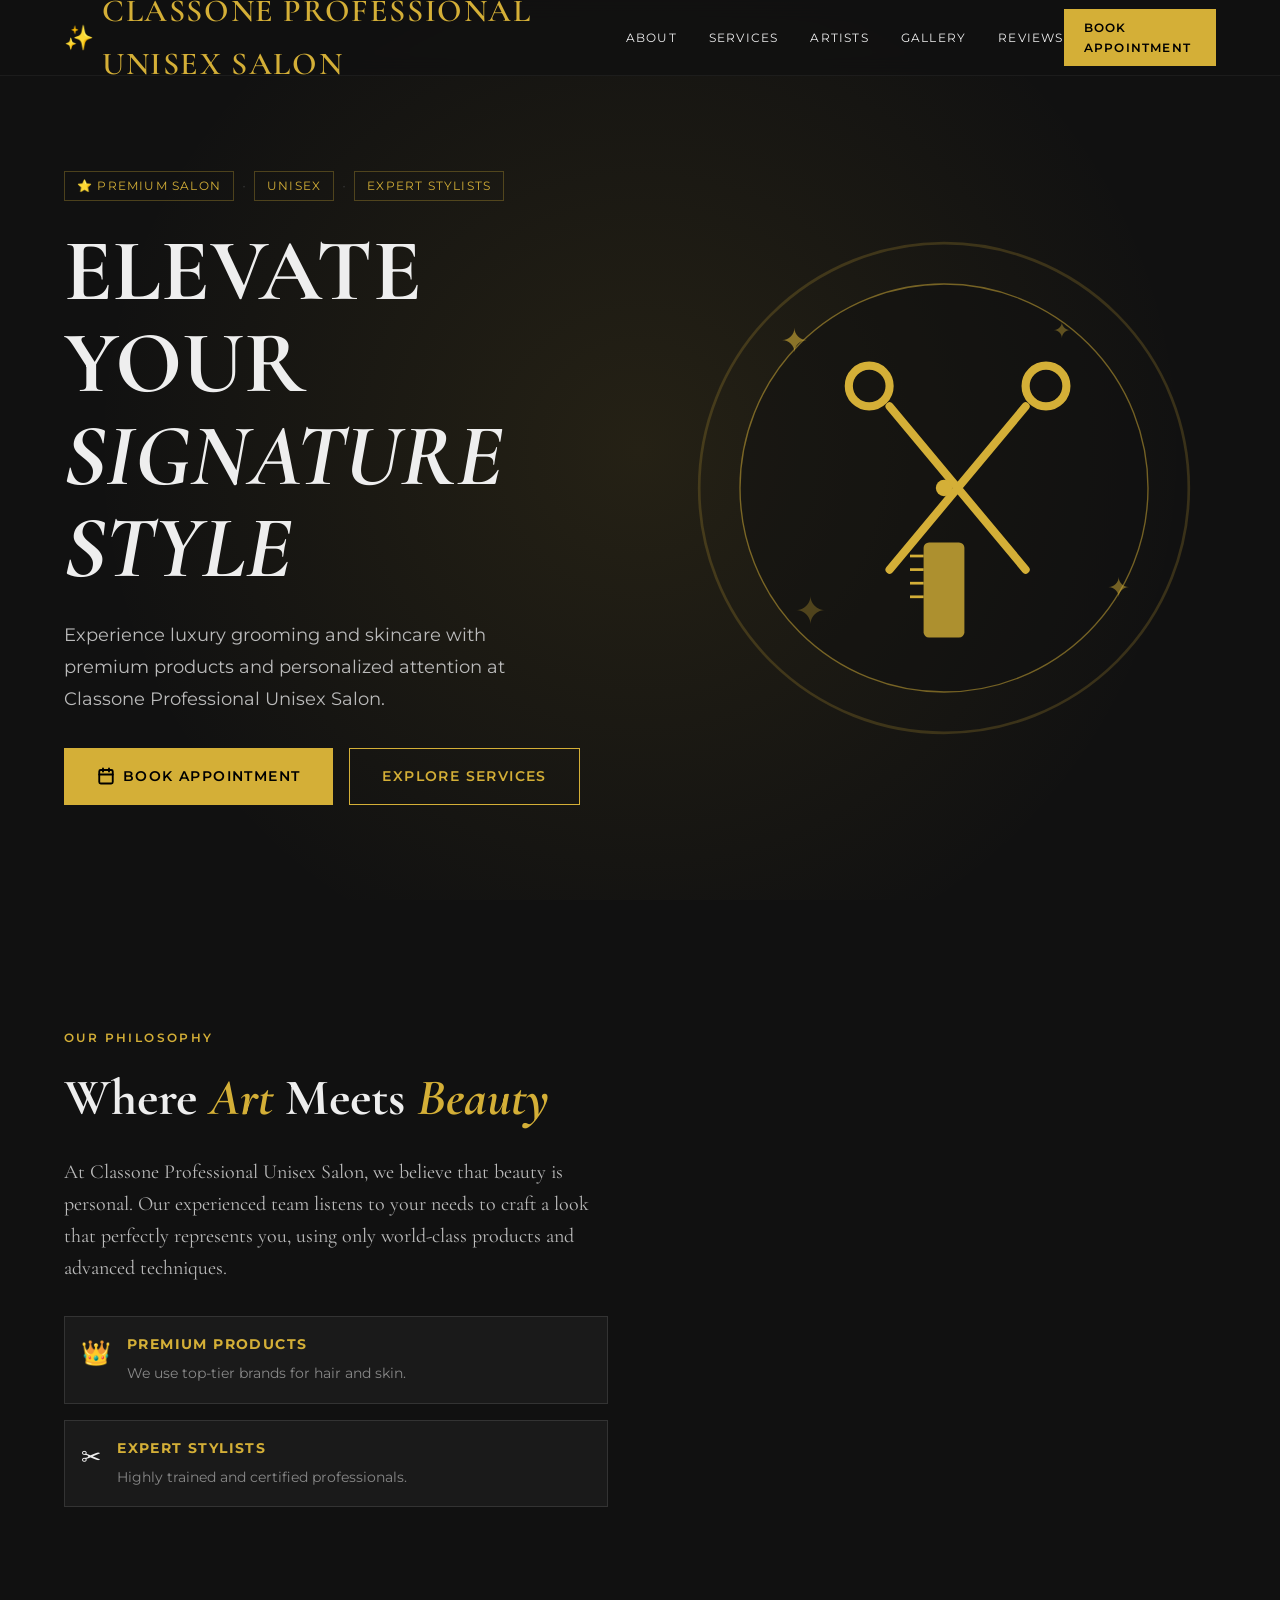
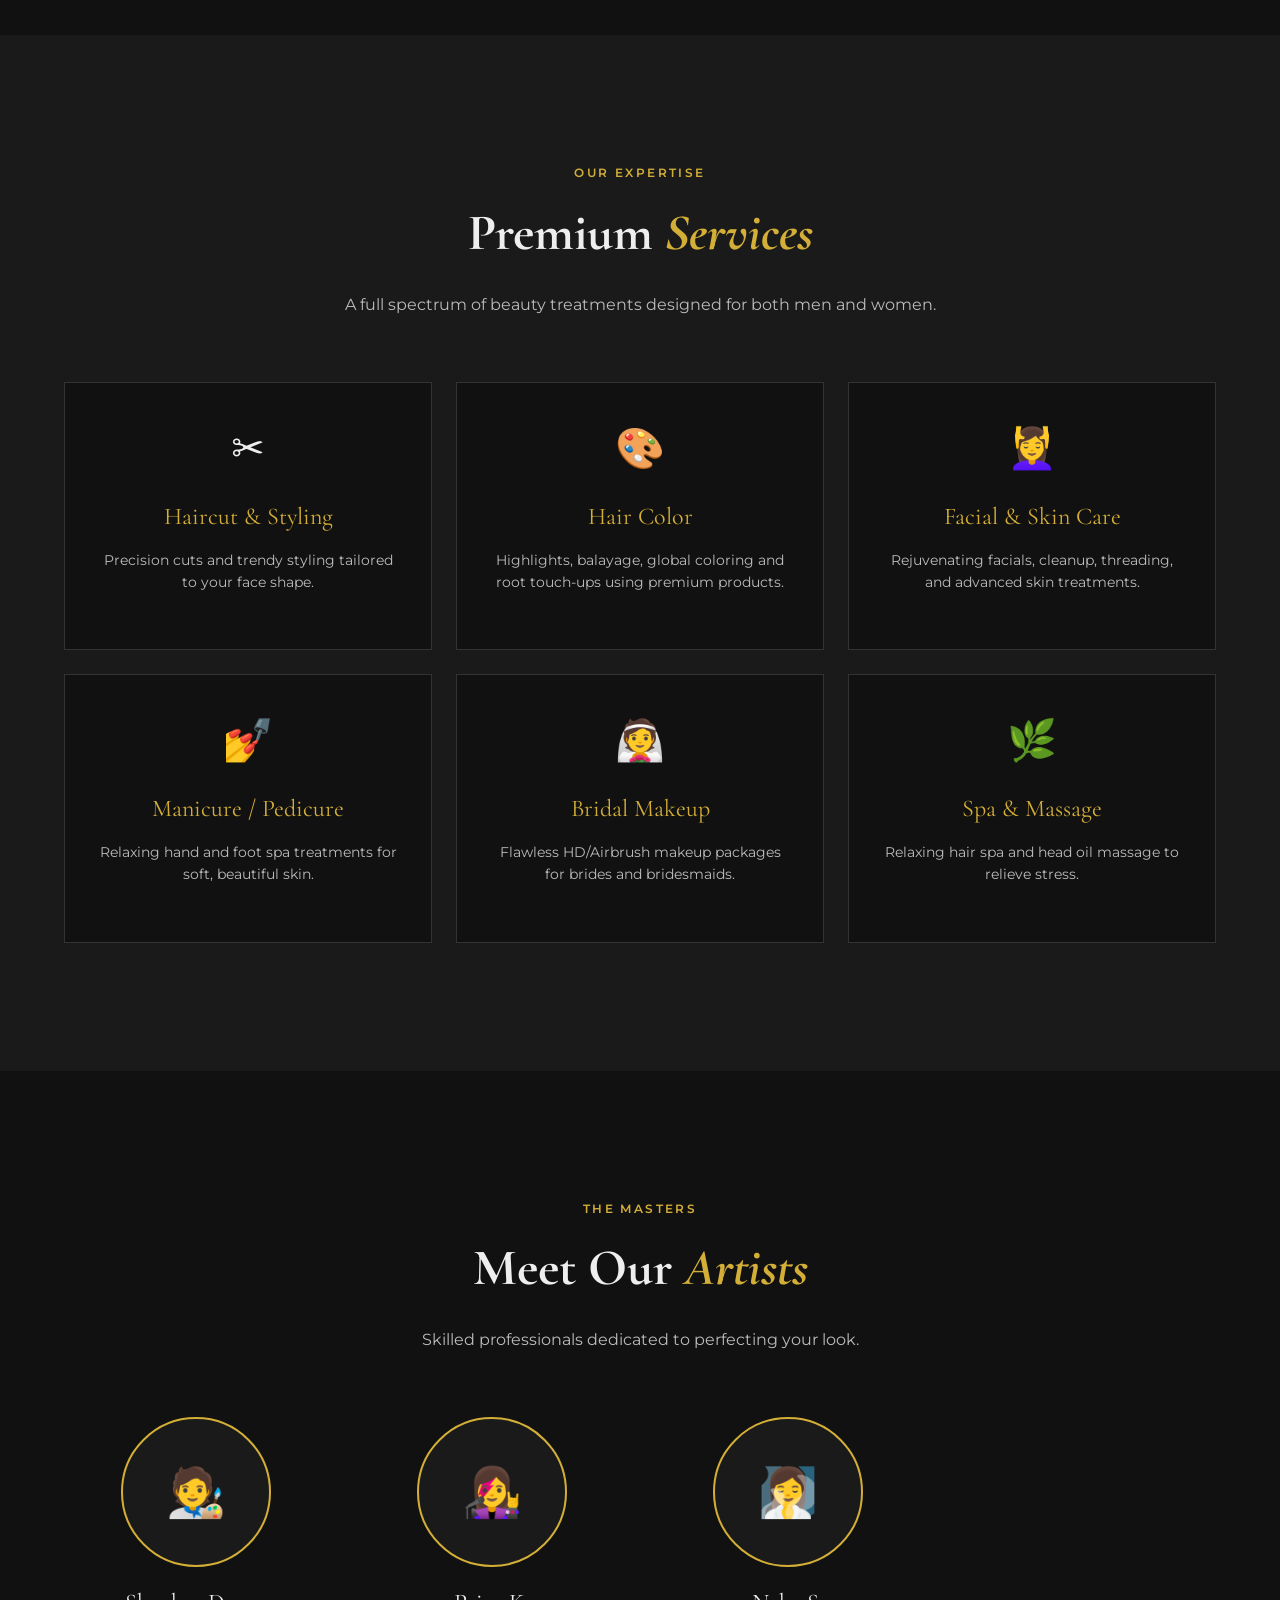
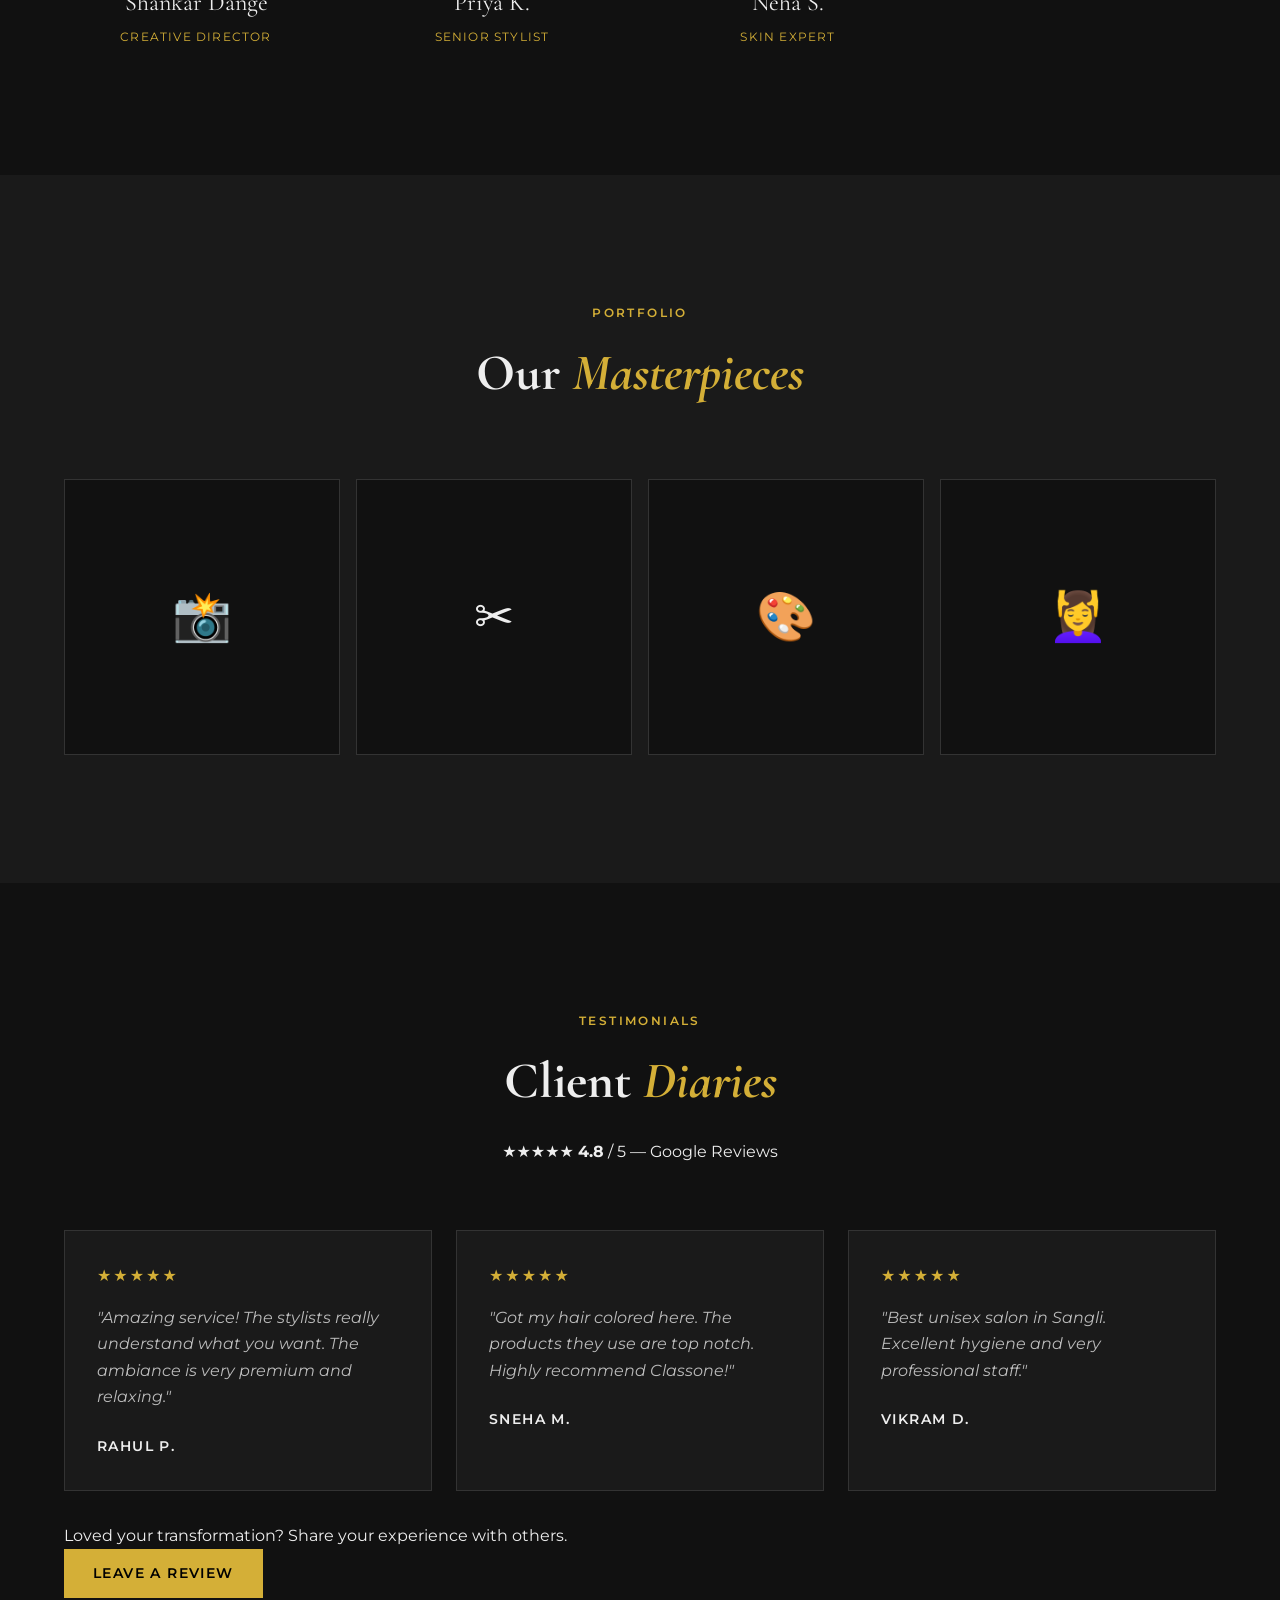
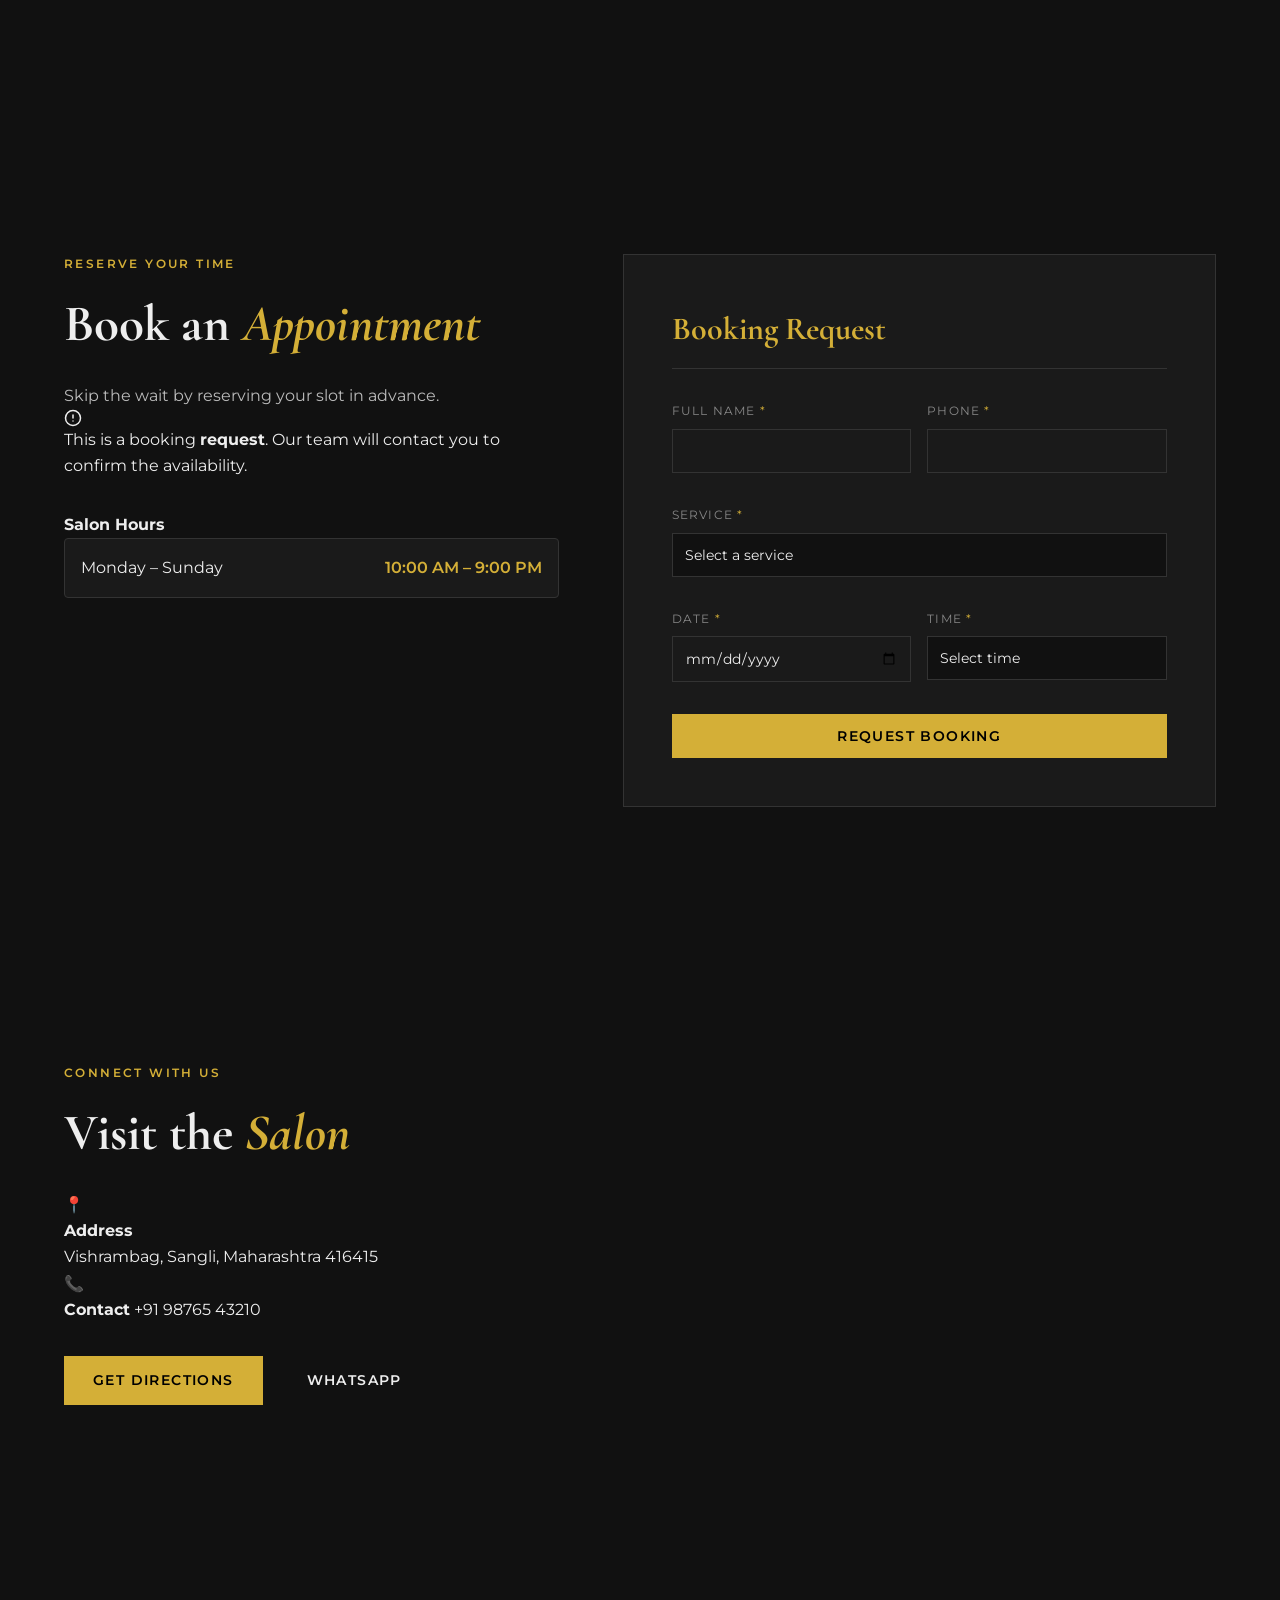
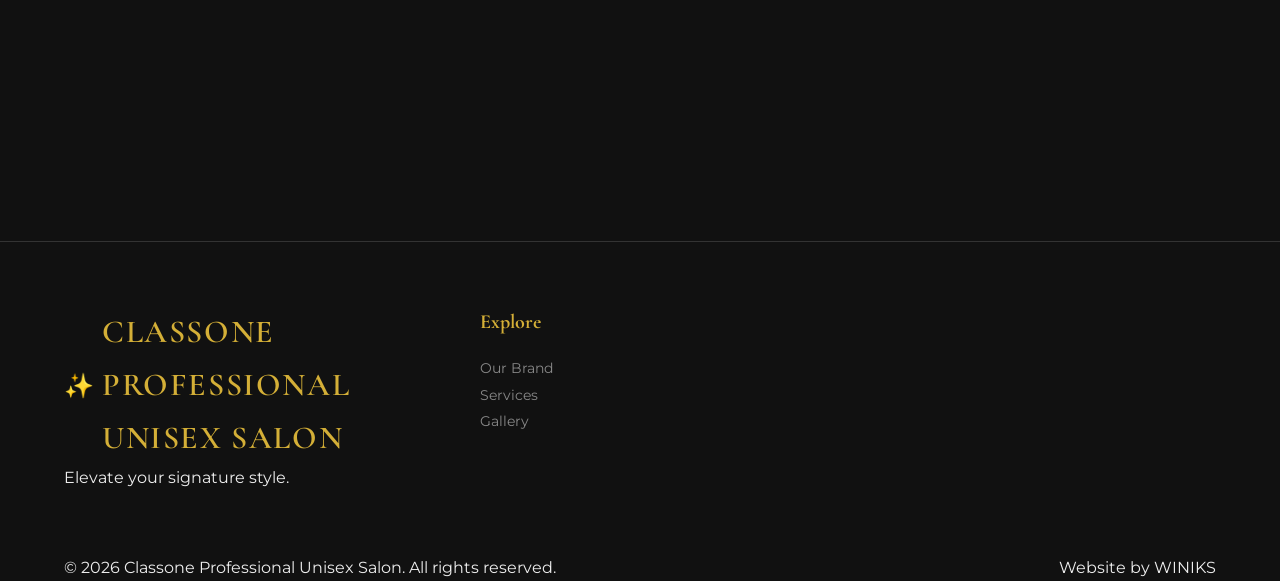
==== Salon/index.html @ d2c4a633 "feat: adding Salon Master Template" ====
<!DOCTYPE html>
<html lang="en">

<head>
    <meta charset="UTF-8" />
    <meta name="viewport" content="width=device-width, initial-scale=1.0" />
    <meta name="theme-color" content="#0a0a0a" />

    <!-- ===================== SEO META ===================== -->
    <title>Classone Professional Unisex Salon | Premium Care in Sangli</title>
    <meta name="description"
        content="Experience premium haircuts, styling, facials, bridal makeup, and spa services at Classone Professional Unisex Salon. Book your appointment today." />
    <meta name="keywords" content="salon, unisex salon, hair cut, hair color, bridal makeup, facial, spa, best salon" />
    <link rel="canonical" href="https://your-domain.com/" />

    <!-- Open Graph -->
    <meta property="og:title" content="Classone Professional Unisex Salon" />
    <meta property="og:description"
        content="Elevate your style with our premium salon services. Book an appointment today." />
    <meta property="og:type" content="website" />
    <meta property="og:url" content="https://your-domain.com/" />
    <meta property="og:image" content="https://your-domain.com/assets/images/og-image.jpg" />

    <!-- Fonts -->
    <link rel="preconnect" href="https://fonts.googleapis.com" />
    <link rel="preconnect" href="https://fonts.gstatic.com" crossorigin />
    <link
        href="https://fonts.googleapis.com/css2?family=Cormorant+Garamond:ital,wght@0,400;0,600;0,700;1,400&family=Montserrat:wght@300;400;500;600;700&display=swap"
        rel="stylesheet" />

    <link rel="stylesheet" href="style.css" />

    <!-- LocalBusiness Schema -->
    <script type="application/ld+json">
  {
    "@context": "https://schema.org",
    "@type": "BeautySalon",
    "name": "Classone Professional Unisex Salon",
    "image": "https://your-domain.com/assets/images/og-image.jpg",
    "description": "Premium unisex salon offering haircuts, color, skin care, bridal makeup and spa services.",
    "address": {
      "@type": "PostalAddress",
      "streetAddress": "Vishrambag",
      "addressLocality": "Sangli",
      "addressRegion": "Maharashtra",
      "postalCode": "416415",
      "addressCountry": "IN"
    },
    "telephone": "[PHONE]",
    "url": "https://your-domain.com",
    "openingHours": "Mo-Su 10:00-21:00",
    "priceRange": "₹₹₹"
  }
  </script>
</head>

<body>

    <!-- ===================== HEADER ===================== -->
    <header class="site-header" id="site-header">
        <div class="container header-inner">
            <a href="#" class="logo" aria-label="Classone Salon">
                <span class="logo-icon" aria-hidden="true">✨</span>
                <span class="logo-text" id="header-business-name">Classone</span>
            </a>

            <nav class="main-nav" id="main-nav" role="navigation" aria-label="Main navigation">
                <ul class="nav-list">
                    <li><a href="#about" class="nav-link">About</a></li>
                    <li><a href="#services" class="nav-link">Services</a></li>
                    <li><a href="#artists" class="nav-link">Artists</a></li>
                    <li><a href="#gallery" class="nav-link">Gallery</a></li>
                    <li><a href="#reviews" class="nav-link">Reviews</a></li>
                </ul>
            </nav>

            <div class="header-actions">
                <a href="#appointment" class="btn btn-primary btn-sm">Book Appointment</a>
            </div>

            <button class="nav-toggle" id="nav-toggle" aria-label="Toggle navigation" aria-expanded="false">
                <span class="hamburger-line"></span>
                <span class="hamburger-line"></span>
                <span class="hamburger-line"></span>
            </button>
        </div>
    </header>

    <!-- ===================== HERO ===================== -->
    <section class="hero" id="hero" aria-label="Hero">
        <div class="hero-bg" aria-hidden="true">
            <div class="hero-gradient"></div>
        </div>
        <div class="container hero-inner">
            <div class="hero-content reveal">
                <div class="hero-trust-bar">
                    <span class="trust-badge">⭐️ Premium Salon</span>
                    <span class="trust-sep" aria-hidden="true">·</span>
                    <span class="trust-badge">Unisex</span>
                    <span class="trust-sep" aria-hidden="true">·</span>
                    <span class="trust-badge">Expert Stylists</span>
                </div>
                <h1 class="hero-title">Elevate Your <br /><em>Signature Style</em></h1>
                <p class="hero-subtitle">Experience luxury grooming and skincare with premium products and personalized
                    attention at Classone Professional Unisex Salon.</p>
                <div class="hero-actions">
                    <a href="#appointment" class="btn btn-primary btn-lg">
                        <svg width="18" height="18" viewBox="0 0 24 24" fill="none" stroke="currentColor"
                            stroke-width="2.5" stroke-linecap="round" stroke-linejoin="round" aria-hidden="true">
                            <rect x="3" y="4" width="18" height="18" rx="2" ry="2" />
                            <line x1="16" y1="2" x2="16" y2="6" />
                            <line x1="8" y1="2" x2="8" y2="6" />
                            <line x1="3" y1="10" x2="21" y2="10" />
                        </svg>
                        Book Appointment
                    </a>
                    <a href="#services" class="btn btn-outline btn-lg">Explore Services</a>
                </div>
            </div>
            <div class="hero-visual reveal reveal-delay-1" aria-hidden="true">
                <div class="salon-illustration-wrap">
                    <svg viewBox="0 0 400 400" fill="none" class="salon-art" xmlns="http://www.w3.org/2000/svg">
                        <circle cx="200" cy="200" r="180" stroke="#D4AF37" stroke-width="2" opacity="0.2" />
                        <circle cx="200" cy="200" r="150" fill="#111111" stroke="#D4AF37" stroke-width="1"
                            opacity="0.5" />
                        <!-- Scissors -->
                        <path d="M160 140 L260 260 M260 140 L160 260" stroke="#D4AF37" stroke-width="6"
                            stroke-linecap="round" />
                        <circle cx="145" cy="125" r="15" stroke="#D4AF37" stroke-width="6" />
                        <circle cx="275" cy="125" r="15" stroke="#D4AF37" stroke-width="6" />
                        <circle cx="200" cy="200" r="6" fill="#D4AF37" />
                        <!-- Comb & Sparkles -->
                        <rect x="185" y="240" width="30" height="70" rx="4" fill="#D4AF37" opacity="0.8" />
                        <line x1="185" y1="250" x2="175" y2="250" stroke="#D4AF37" stroke-width="2" />
                        <line x1="185" y1="260" x2="175" y2="260" stroke="#D4AF37" stroke-width="2" />
                        <line x1="185" y1="270" x2="175" y2="270" stroke="#D4AF37" stroke-width="2" />
                        <line x1="185" y1="280" x2="175" y2="280" stroke="#D4AF37" stroke-width="2" />
                        <text x="80" y="100" font-size="24" fill="#D4AF37" opacity="0.6">✦</text>
                        <text x="320" y="280" font-size="20" fill="#D4AF37" opacity="0.5">✦</text>
                        <text x="280" y="90" font-size="16" fill="#D4AF37" opacity="0.4">✦</text>
                        <text x="90" y="300" font-size="28" fill="#D4AF37" opacity="0.3">✦</text>
                    </svg>
                </div>
            </div>
        </div>
        <a href="#about" class="hero-scroll-cue" aria-label="Scroll down">
            <span class="scroll-arrow"></span>
        </a>
    </section>

    <!-- ===================== ABOUT ===================== -->
    <section class="section about-section" id="about" aria-label="About us">
        <div class="container">
            <div class="about-grid">
                <div class="about-content reveal">
                    <span class="section-eyebrow">Our Philosophy</span>
                    <h2 class="section-title">Where <em>Art</em> Meets <em>Beauty</em></h2>
                    <p class="about-description">At Classone Professional Unisex Salon, we believe that beauty is
                        personal. Our experienced team listens to your needs to craft a look that perfectly represents
                        you, using only world-class products and advanced techniques.</p>
                    <div class="about-badges">
                        <div class="about-badge-item">
                            <span aria-hidden="true">👑</span>
                            <div>
                                <strong>Premium Products</strong>
                                <span>We use top-tier brands for hair and skin.</span>
                            </div>
                        </div>
                        <div class="about-badge-item">
                            <span aria-hidden="true">✂️</span>
                            <div>
                                <strong>Expert Stylists</strong>
                                <span>Highly trained and certified professionals.</span>
                            </div>
                        </div>
                    </div>
                </div>
            </div>
        </div>
    </section>

    <!-- ===================== SERVICES ===================== -->
    <section class="section services-section" id="services" aria-label="Our services">
        <div class="container">
            <div class="section-header reveal">
                <span class="section-eyebrow">Our Expertise</span>
                <h2 class="section-title">Premium <em>Services</em></h2>
                <p class="section-subtitle">A full spectrum of beauty treatments designed for both men and women.</p>
            </div>
            <div class="services-grid reveal" id="services-grid" aria-label="Salon services">
                <!-- Populated by JavaScript -->
            </div>
        </div>
    </section>

    <!-- ===================== ARTISTS (TEAM) ===================== -->
    <section class="section team-section" id="artists" aria-label="Our Artists">
        <div class="container">
            <div class="section-header reveal">
                <span class="section-eyebrow">The Masters</span>
                <h2 class="section-title">Meet Our <em>Artists</em></h2>
                <p class="section-subtitle">Skilled professionals dedicated to perfecting your look.</p>
            </div>
            <div class="team-grid reveal" id="team-grid">
                <!-- Populated by JavaScript -->
            </div>
        </div>
    </section>

    <!-- ===================== GALLERY ===================== -->
    <section class="section gallery-section" id="gallery" aria-label="Gallery">
        <div class="container">
            <div class="section-header reveal">
                <span class="section-eyebrow">Portfolio</span>
                <h2 class="section-title">Our <em>Masterpieces</em></h2>
            </div>
            <div class="gallery-grid reveal" id="gallery-grid" aria-label="Salon gallery photos">
                <!-- Populated by JavaScript -->
            </div>
        </div>
    </section>

    <!-- ===================== TESTIMONIALS ===================== -->
    <section class="section reviews-section" id="reviews" aria-label="Reviews">
        <div class="container">
            <div class="section-header reveal">
                <span class="section-eyebrow">Testimonials</span>
                <h2 class="section-title">Client <em>Diaries</em></h2>
                <div class="overall-rating" aria-label="Google rating 4.8 out of 5">
                    <span class="stars" aria-hidden="true">★★★★★</span>
                    <strong>4.8</strong>
                    <span class="rating-count">/ 5 — Google Reviews</span>
                </div>
            </div>
            <div class="reviews-grid reveal" id="reviews-grid">
                <!-- Populated by JavaScript -->
            </div>
            <div class="review-cta-block reveal">
                <p>Loved your transformation? Share your experience with others.</p>
                <a href="#" id="google-review-btn" class="btn btn-primary" target="_blank" rel="noopener noreferrer"
                    style="display:none;">Leave a Review</a>
            </div>
        </div>
    </section>

    <!-- ===================== APPOINTMENT ===================== -->
    <section class="section appointment-section" id="appointment" aria-label="Book an appointment">
        <div class="container">
            <div class="appointment-grid">
                <div class="appointment-info reveal">
                    <span class="section-eyebrow">Reserve Your Time</span>
                    <h2 class="section-title">Book an <em>Appointment</em></h2>
                    <p class="section-subtitle">Skip the wait by reserving your slot in advance.</p>

                    <div class="appointment-note" role="note">
                        <svg width="18" height="18" viewBox="0 0 24 24" fill="none" stroke="currentColor"
                            stroke-width="2" stroke-linecap="round" stroke-linejoin="round" aria-hidden="true">
                            <circle cx="12" cy="12" r="10" />
                            <line x1="12" y1="8" x2="12" y2="12" />
                            <line x1="12" y1="16" x2="12.01" y2="16" />
                        </svg>
                        <p>This is a booking <strong>request</strong>. Our team will contact you to confirm the
                            availability.</p>
                    </div>
                    <div class="salon-hours" style="margin-top:2rem">
                        <h4>Salon Hours</h4>
                        <div class="hours-list">
                            <div class="hours-row"
                                style="display:flex; justify-content:space-between; padding:1rem; border:1px solid var(--color-border); background:var(--color-surface); border-radius:var(--radius-sm);">
                                <span>Monday – Sunday</span>
                                <span id="hours-weekday" style="color:var(--color-primary); font-weight:600;">10:00 AM –
                                    9:00 PM</span>
                            </div>
                        </div>
                    </div>
                </div>

                <div class="form-card reveal reveal-delay-1">
                    <div class="form-card-header">
                        <h3 class="form-title">Booking Request</h3>
                    </div>
                    <form id="appointment-form" novalidate>
                        <div class="form-row">
                            <div class="form-group">
                                <label for="appt-name" class="form-label">Full Name <span
                                        class="required">*</span></label>
                                <input type="text" id="appt-name" name="name" class="form-input" required
                                    autocomplete="name" />
                                <span class="field-error" id="appt-name-error"></span>
                            </div>
                            <div class="form-group">
                                <label for="appt-phone" class="form-label">Phone <span class="required">*</span></label>
                                <input type="tel" id="appt-phone" name="phone" class="form-input" required
                                    autocomplete="tel" />
                                <span class="field-error" id="appt-phone-error"></span>
                            </div>
                        </div>
                        <div class="form-group">
                            <label for="appt-service" class="form-label">Service <span class="required">*</span></label>
                            <select id="appt-service" name="service" class="form-input form-select" required>
                                <option value="">Select a service</option>
                                <option value="Haircut & Styling">Haircut & Styling</option>
                                <option value="Hair Color">Hair Color</option>
                                <option value="Facial & Skin Care">Facial & Skin Care</option>
                                <option value="Bridal Makeup">Bridal Makeup</option>
                                <option value="Spa">Spa & Massage</option>
                                <option value="Other">Other</option>
                            </select>
                            <span class="field-error" id="appt-service-error"></span>
                        </div>
                        <div class="form-row">
                            <div class="form-group">
                                <label for="appt-date" class="form-label">Date <span class="required">*</span></label>
                                <input type="date" id="appt-date" name="preferredDate" class="form-input" required />
                                <span class="field-error" id="appt-date-error"></span>
                            </div>
                            <div class="form-group">
                                <label for="appt-time" class="form-label">Time <span class="required">*</span></label>
                                <select id="appt-time" name="preferredTime" class="form-input form-select" required>
                                    <option value="">Select time</option>
                                    <option value="Morning">Morning</option>
                                    <option value="Afternoon">Afternoon</option>
                                    <option value="Evening">Evening</option>
                                </select>
                                <span class="field-error" id="appt-time-error"></span>
                            </div>
                        </div>
                        <button type="submit" class="btn btn-primary btn-full" id="appt-submit">
                            <span class="btn-text">Request Booking</span>
                            <span class="btn-loading" style="display:none;">Sending…</span>
                        </button>
                    </form>
                    <div id="form-status-appt">
                        <div class="form-success" id="appt-success" style="display:none;">
                            <h4>Booking Received!</h4>
                            <p>We will contact you shortly.</p>
                            <p class="form-ref" id="appt-ref"></p>
                        </div>
                        <div class="form-error-msg" id="appt-error" style="display:none;">
                            <p>Something went wrong. Please connect via WhatsApp.</p>
                            <div class="error-actions" style="display:flex;gap:1rem;justify-content:center;">
                                <a href="tel:" id="appt-call-fallback" class="btn btn-outline btn-sm">Call Salon</a>
                                <a href="#" id="appt-whatsapp-fallback" class="btn btn-whatsapp btn-sm">WhatsApp</a>
                            </div>
                        </div>
                    </div>
                </div>
            </div>
        </div>
    </section>

    <!-- ===================== LOCATION ===================== -->
    <section class="section location-section" id="location" aria-label="Location and contact">
        <div class="container">
            <div class="location-grid">
                <div class="location-info reveal">
                    <span class="section-eyebrow">Connect With Us</span>
                    <h2 class="section-title">Visit the <em>Salon</em></h2>
                    <div class="info-list">
                        <div class="info-item">
                            <span class="info-icon" aria-hidden="true">📍</span>
                            <div>
                                <strong>Address</strong>
                                <p id="loc-address">[Full Address]</p>
                            </div>
                        </div>
                        <div class="info-item">
                            <span class="info-icon" aria-hidden="true">📞</span>
                            <div>
                                <strong>Contact</strong>
                                <a href="tel:" class="info-link" id="loc-phone">[PHONE]</a>
                            </div>
                        </div>
                    </div>
                    <div class="location-actions" style="display:flex; gap:1rem; margin-top:2rem;">
                        <a href="#" class="btn btn-primary" id="directions-btn" target="_blank">Get Directions</a>
                        <a href="#" class="btn btn-whatsapp" id="loc-whatsapp-btn">WhatsApp</a>
                    </div>
                </div>
                <div class="map-container reveal reveal-delay-1">
                    <div class="map-placeholder" id="map-embed-container">
                        <div class="map-placeholder-inner">
                            <span aria-hidden="true">📍</span>
                            <p>Map will appear here.</p>
                            <p class="map-hint">Configure mapsEmbedUrl in script.js</p>
                        </div>
                    </div>
                </div>
            </div>
        </div>
    </section>

    <!-- ===================== FOOTER ===================== -->
    <footer class="site-footer">
        <div class="container footer-inner">
            <div class="footer-brand">
                <a href="#" class="logo">
                    <span class="logo-icon">✨</span>
                    <span class="logo-text" id="footer-business-name">Classone</span>
                </a>
                <p class="footer-tagline" id="footer-tagline">Premium styles for everyone.</p>
                <div class="footer-social" id="footer-social" style="display:flex;gap:1rem;margin-top:1rem;"></div>
            </div>
            <div class="footer-links">
                <div class="footer-col">
                    <h4>Explore</h4>
                    <ul>
                        <li><a href="#about">Our Brand</a></li>
                        <li><a href="#services">Services</a></li>
                        <li><a href="#gallery">Gallery</a></li>
                    </ul>
                </div>
            </div>
        </div>
        <div class="footer-bottom">
            <div class="container" style="display:flex; justify-content:space-between; align-items:center;">
                <p id="footer-copyright">© 2026 Classone Professional Unisex Salon.</p>
                <p class="footer-credit">Website by <a href="https://winiks.in">WINIKS</a></p>
            </div>
        </div>
    </footer>

    <script src="script.js"></script>
</body>

</html>
---- Salon/style.css ----
/* ================================================================
   WINIKS — SALON MASTER TEMPLATE
   style.css
   ================================================================ */

:root {
    /* Brand Colors — Premium Dark & Gold */
    --color-primary: #D4AF37;
    --color-primary-dark: #b5952c;
    --color-primary-light: #e6c86e;
    --color-secondary: #0a0a0a;
    --color-accent: #f2ece4;

    /* Neutral Palette */
    --color-bg: #111111;
    --color-surface: #1a1a1a;
    --color-surface-alt: #222222;
    --color-border: #333333;
    --color-border-dark: #444444;

    /* Text */
    --color-text: #eeeeee;
    --color-text-secondary: #bbbbbb;
    --color-text-muted: #888888;
    --color-text-inverse: #000000;

    /* Typography */
    --font-display: 'Cormorant Garamond', Georgia, serif;
    --font-body: 'Montserrat', system-ui, -apple-system, sans-serif;

    --text-xs: 0.75rem;
    --text-sm: 0.875rem;
    --text-base: 1rem;
    --text-md: 1.125rem;
    --text-lg: 1.25rem;
    --text-xl: 1.5rem;
    --text-2xl: 2rem;
    --text-3xl: 2.5rem;
    --text-4xl: 3.25rem;
    --text-5xl: 4rem;

    /* Spacing & Radii */
    --space-xs: 0.25rem;
    --space-sm: 0.5rem;
    --space-md: 1rem;
    --space-lg: 1.5rem;
    --space-xl: 2rem;
    --space-2xl: 3rem;
    --space-3xl: 4rem;
    --space-4xl: 6rem;
    --space-5xl: 8rem;

    --radius-sm: 4px;
    --radius-md: 8px;
    --radius-lg: 16px;
    --radius-xl: 24px;
    --radius-full: 9999px;

    /* Constants */
    --header-height: 76px;
    --container-max: 1200px;
    --section-py: var(--space-5xl);

    --transition-fast: 0.15s ease;
    --transition-base: 0.25s ease;
}

*,
*::before,
*::after {
    box-sizing: border-box;
    margin: 0;
    padding: 0;
}

html {
    scroll-behavior: smooth;
}

body {
    font-family: var(--font-body);
    font-size: var(--text-base);
    line-height: 1.65;
    color: var(--color-text);
    background: var(--color-bg);
    overflow-x: hidden;
    -webkit-font-smoothing: antialiased;
}

img,
svg {
    max-width: 100%;
    display: block;
}

a {
    color: inherit;
    text-decoration: none;
}

ul {
    list-style: none;
}

button {
    background: none;
    border: none;
    cursor: pointer;
    font-family: inherit;
}

.container {
    width: 100%;
    max-width: var(--container-max);
    margin-inline: auto;
    padding-inline: var(--space-lg);
}

.section {
    padding-block: var(--section-py);
}

.section-header {
    text-align: center;
    margin-bottom: var(--space-3xl);
    max-width: 700px;
    margin-inline: auto;
}

.section-eyebrow {
    display: block;
    color: var(--color-primary);
    text-transform: uppercase;
    letter-spacing: 0.2em;
    font-size: var(--text-xs);
    font-weight: 600;
    margin-bottom: var(--space-sm);
}

.section-title {
    font-family: var(--font-display);
    font-size: clamp(var(--text-2xl), 4vw, var(--text-4xl));
    margin-bottom: var(--space-md);
}

.section-title em {
    font-style: italic;
    color: var(--color-primary);
}

.section-subtitle {
    color: var(--color-text-secondary);
}

/* --- REVEAL EFFECTS --- */
.reveal {
    opacity: 0;
    transform: translateY(30px);
    transition: opacity 0.8s ease, transform 0.8s ease;
}

.reveal.revealed {
    opacity: 1;
    transform: translateY(0);
}

.reveal-delay-1 {
    transition-delay: 0.2s;
}

/* --- BUTTONS --- */
.btn {
    display: inline-flex;
    align-items: center;
    justify-content: center;
    gap: 8px;
    padding: 0.75rem 1.75rem;
    font-size: var(--text-sm);
    font-weight: 600;
    text-transform: uppercase;
    letter-spacing: 0.1em;
    transition: all var(--transition-base);
    border-radius: 0;
}

.btn-primary {
    background: var(--color-primary);
    color: #000;
    border: 1px solid var(--color-primary);
}

.btn-primary:hover {
    background: transparent;
    color: var(--color-primary);
}

.btn-outline {
    background: transparent;
    border: 1px solid var(--color-primary);
    color: var(--color-primary);
}

.btn-outline:hover {
    background: var(--color-primary);
    color: #000;
}

.btn-sm {
    padding: 0.5rem 1.2rem;
    font-size: var(--text-xs);
}

.btn-lg {
    padding: 1rem 2rem;
    font-size: var(--text-sm);
}

.btn-full {
    width: 100%;
}

/* --- HEADER --- */
.site-header {
    position: fixed;
    top: 0;
    left: 0;
    right: 0;
    z-index: 1000;
    height: var(--header-height);
    background: rgba(17, 17, 17, 0.9);
    backdrop-filter: blur(10px);
    border-bottom: 1px solid rgba(255, 255, 255, 0.05);
}

.header-inner {
    display: flex;
    align-items: center;
    justify-content: space-between;
    height: 100%;
}

.logo {
    display: flex;
    align-items: center;
    gap: 8px;
}

.logo-icon {
    font-size: 1.5rem;
}

.logo-text {
    font-family: var(--font-display);
    font-size: var(--text-2xl);
    font-weight: 600;
    letter-spacing: 0.05em;
    color: var(--color-primary);
    text-transform: uppercase;
}

.main-nav {
    display: none;
}

.nav-list {
    display: flex;
    gap: var(--space-xl);
}

.nav-link {
    font-size: var(--text-xs);
    text-transform: uppercase;
    letter-spacing: 0.1em;
    transition: color var(--transition-fast);
}

.nav-link:hover {
    color: var(--color-primary);
}

.header-actions {
    display: none;
}

.nav-toggle {
    display: flex;
    flex-direction: column;
    gap: 5px;
    cursor: pointer;
}

.hamburger-line {
    width: 25px;
    height: 2px;
    background: var(--color-primary);
    transition: var(--transition-base);
}

/* --- HERO --- */
.hero {
    display: flex;
    align-items: center;
    min-height: 100svh;
    position: relative;
    padding-top: var(--header-height);
}

.hero-gradient {
    position: absolute;
    inset: 0;
    background: radial-gradient(circle at center, rgba(212, 175, 55, 0.1) 0%, transparent 70%);
}

.hero-inner {
    display: grid;
    gap: var(--space-3xl);
    align-items: center;
    z-index: 1;
}

.hero-trust-bar {
    display: flex;
    flex-wrap: wrap;
    gap: var(--space-sm);
    align-items: center;
    margin-bottom: var(--space-lg);
}

.trust-badge {
    font-size: var(--text-xs);
    text-transform: uppercase;
    letter-spacing: 0.1em;
    color: var(--color-primary);
    border: 1px solid rgba(212, 175, 55, 0.3);
    padding: 4px 12px;
}

.trust-sep {
    color: var(--color-border);
}

.hero-title {
    font-family: var(--font-display);
    font-size: clamp(var(--text-4xl), 8vw, 5.5rem);
    line-height: 1.05;
    margin-bottom: var(--space-lg);
    text-transform: uppercase;
}

.hero-subtitle {
    font-size: var(--text-md);
    color: var(--color-text-secondary);
    max-width: 500px;
    margin-bottom: var(--space-xl);
    line-height: 1.8;
}

.hero-actions {
    display: flex;
    gap: var(--space-md);
    flex-wrap: wrap;
}

@media (min-width: 768px) {

    .main-nav,
    .header-actions {
        display: flex;
    }

    .nav-toggle {
        display: none;
    }

    .hero-inner {
        grid-template-columns: 1fr 1fr;
    }
}

/* --- ABOUT --- */
.about-grid {
    display: grid;
    gap: var(--space-3xl);
    align-items: center;
}

.about-description {
    margin-bottom: var(--space-xl);
    font-size: var(--text-lg);
    font-family: var(--font-display);
    line-height: 1.6;
    color: var(--color-text-secondary);
}

.about-badges {
    display: flex;
    flex-direction: column;
    gap: var(--space-md);
}

.about-badge-item {
    display: flex;
    gap: var(--space-md);
    padding: var(--space-md);
    border: 1px solid var(--color-border);
    background: var(--color-surface);
}

.about-badge-item span:first-child {
    font-size: 1.5rem;
}

.about-badge-item strong {
    display: block;
    color: var(--color-primary);
    font-size: var(--text-sm);
    text-transform: uppercase;
    letter-spacing: 0.1em;
    margin-bottom: 4px;
}

.about-badge-item span:last-child {
    font-size: var(--text-sm);
    color: var(--color-text-muted);
}

.stats-card {
    display: flex;
    gap: var(--space-xl);
    padding: var(--space-xl);
    background: var(--color-surface);
    border: 1px solid var(--color-primary);
    text-align: center;
    justify-content: center;
}

.stat-item strong {
    display: block;
    font-family: var(--font-display);
    font-size: var(--text-4xl);
    color: var(--color-primary);
    margin-bottom: 8px;
}

.stat-item span {
    font-size: var(--text-xs);
    text-transform: uppercase;
    letter-spacing: 0.1em;
    color: var(--color-text-muted);
}

@media(min-width: 768px) {
    .about-grid {
        grid-template-columns: 1fr 1fr;
    }
}

/* --- SERVICES --- */
.services-section {
    background: var(--color-surface);
}

.services-grid {
    display: grid;
    grid-template-columns: repeat(auto-fill, minmax(280px, 1fr));
    gap: var(--space-lg);
}

.service-card {
    padding: var(--space-xl);
    border: 1px solid var(--color-border);
    background: var(--color-bg);
    transition: var(--transition-base);
    text-align: center;
}

.service-card:hover {
    border-color: var(--color-primary);
    transform: translateY(-5px);
}

.service-icon {
    font-size: 2.5rem;
    margin-bottom: var(--space-md);
}

.service-name {
    font-family: var(--font-display);
    font-size: var(--text-xl);
    margin-bottom: 12px;
    color: var(--color-primary);
}

.service-desc {
    font-size: var(--text-sm);
    color: var(--color-text-secondary);
    margin-bottom: var(--space-lg);
    line-height: 1.6;
}

.service-price {
    display: block;
    font-size: var(--text-xs);
    text-transform: uppercase;
    letter-spacing: 0.15em;
    color: var(--color-text-muted);
    margin-bottom: var(--space-md);
}

/* --- ARTISTS/TEAM --- */
.team-grid {
    display: grid;
    grid-template-columns: repeat(auto-fill, minmax(250px, 1fr));
    gap: var(--space-xl);
}

.team-card {
    text-align: center;
}

.team-img {
    width: 150px;
    height: 150px;
    border-radius: 50%;
    border: 2px solid var(--color-primary);
    margin: 0 auto var(--space-md);
    display: flex;
    align-items: center;
    justify-content: center;
    font-size: 3rem;
    background: var(--color-surface);
}

.team-name {
    font-family: var(--font-display);
    font-size: var(--text-xl);
    color: var(--color-text);
    margin-bottom: 4px;
}

.team-role {
    font-size: var(--text-xs);
    text-transform: uppercase;
    letter-spacing: 0.1em;
    color: var(--color-primary);
}

/* --- GALLERY --- */
.gallery-section {
    background: var(--color-surface);
}

.gallery-grid {
    display: grid;
    grid-template-columns: repeat(auto-fill, minmax(220px, 1fr));
    gap: var(--space-md);
}

.gallery-item {
    aspect-ratio: 1;
    border: 1px solid var(--color-border);
    background: var(--color-bg);
    display: flex;
    align-items: center;
    justify-content: center;
    font-size: 3rem;
    position: relative;
    cursor: pointer;
    transition: var(--transition-base);
}

.gallery-item:hover {
    border-color: var(--color-primary);
    transform: scale(1.02);
}

/* --- REVIEWS --- */
.reviews-grid {
    display: grid;
    grid-template-columns: repeat(auto-fill, minmax(300px, 1fr));
    gap: var(--space-lg);
    margin-bottom: var(--space-xl);
}

.review-card {
    padding: var(--space-xl);
    border: 1px solid var(--color-border);
    background: var(--color-surface);
}

.review-stars {
    color: var(--color-primary);
    margin-bottom: var(--space-md);
    letter-spacing: 2px;
}

.review-text {
    font-style: italic;
    color: var(--color-text-secondary);
    margin-bottom: var(--space-lg);
}

.review-author {
    font-size: var(--text-sm);
    font-weight: 600;
    text-transform: uppercase;
    letter-spacing: 0.1em;
}

/* --- FORMS --- */
.appointment-section {
    padding-block: var(--space-5xl);
}

.appointment-grid {
    display: grid;
    gap: var(--space-3xl);
}

@media (min-width: 768px) {
    .appointment-grid {
        grid-template-columns: 1fr 1.2fr;
    }
}

.form-card {
    background: var(--color-surface);
    padding: var(--space-2xl);
    border: 1px solid var(--color-border);
}

.form-title {
    font-family: var(--font-display);
    font-size: var(--text-2xl);
    color: var(--color-primary);
    margin-bottom: var(--space-xl);
    border-bottom: 1px solid var(--color-border);
    padding-bottom: 12px;
}

.form-row {
    display: grid;
    gap: var(--space-md);
}

@media(min-width: 600px) {
    .form-row {
        grid-template-columns: 1fr 1fr;
    }
}

.form-group {
    margin-bottom: var(--space-lg);
    display: flex;
    flex-direction: column;
    gap: 8px;
}

.form-label {
    font-size: var(--text-xs);
    text-transform: uppercase;
    letter-spacing: 0.1em;
    color: var(--color-text-muted);
}

.required {
    color: var(--color-primary);
}

.form-input {
    padding: 12px;
    background: transparent;
    border: 1px solid var(--color-border);
    color: var(--color-text);
    font-family: inherit;
    font-size: var(--text-sm);
    outline: none;
    transition: border 0.3s;
}

.form-input:focus {
    border-color: var(--color-primary);
}

select.form-input {
    appearance: none;
    background-color: var(--color-bg);
}

.form-textarea {
    resize: vertical;
    min-height: 100px;
}

.field-error {
    font-size: 11px;
    color: #ff5555;
}

/* Footer & Floating CTA */
.site-footer {
    border-top: 1px solid var(--color-border);
    background: var(--color-bg);
    padding-top: var(--space-3xl);
}

.footer-inner {
    display: grid;
    gap: var(--space-2xl);
    margin-bottom: var(--space-2xl);
}

@media(min-width: 768px) {
    .footer-inner {
        grid-template-columns: 1fr 2fr;
    }
}

.footer-links {
    display: flex;
    flex-wrap: wrap;
    gap: var(--space-xl);
    justify-content: space-between;
}

.footer-col h4 {
    font-family: var(--font-display);
    font-size: var(--text-lg);
    color: var(--color-primary);
    margin-bottom: var(--space-md);
}

.footer-col a {
    color: var(--color-text-muted);
    font-size: var(--text-sm);
    transition: color 0.2s;
}

.footer-col a:hover {
    color: var(--color-primary);
}

.floating-cta {
    position: fixed;
    bottom: 20px;
    left: 50%;
    transform: translateX(-50%);
    display: flex;
    gap: 10px;
    z-index: 999;
}

.floating-btn {
    display: flex;
    align-items: center;
    gap: 6px;
    padding: 10px 16px;
    border-radius: 30px;
    font-size: 11px;
    font-weight: 700;
    text-transform: uppercase;
    color: #000;
    box-shadow: 0 4px 15px rgba(0, 0, 0, 0.5);
}

.floating-call {
    background: var(--color-primary);
}

.floating-whatsapp {
    background: #25D366;
    color: #fff;
}

.floating-book {
    background: #fff;
}

@media(min-width: 768px) {
    .floating-cta {
        display: none;
    }
}
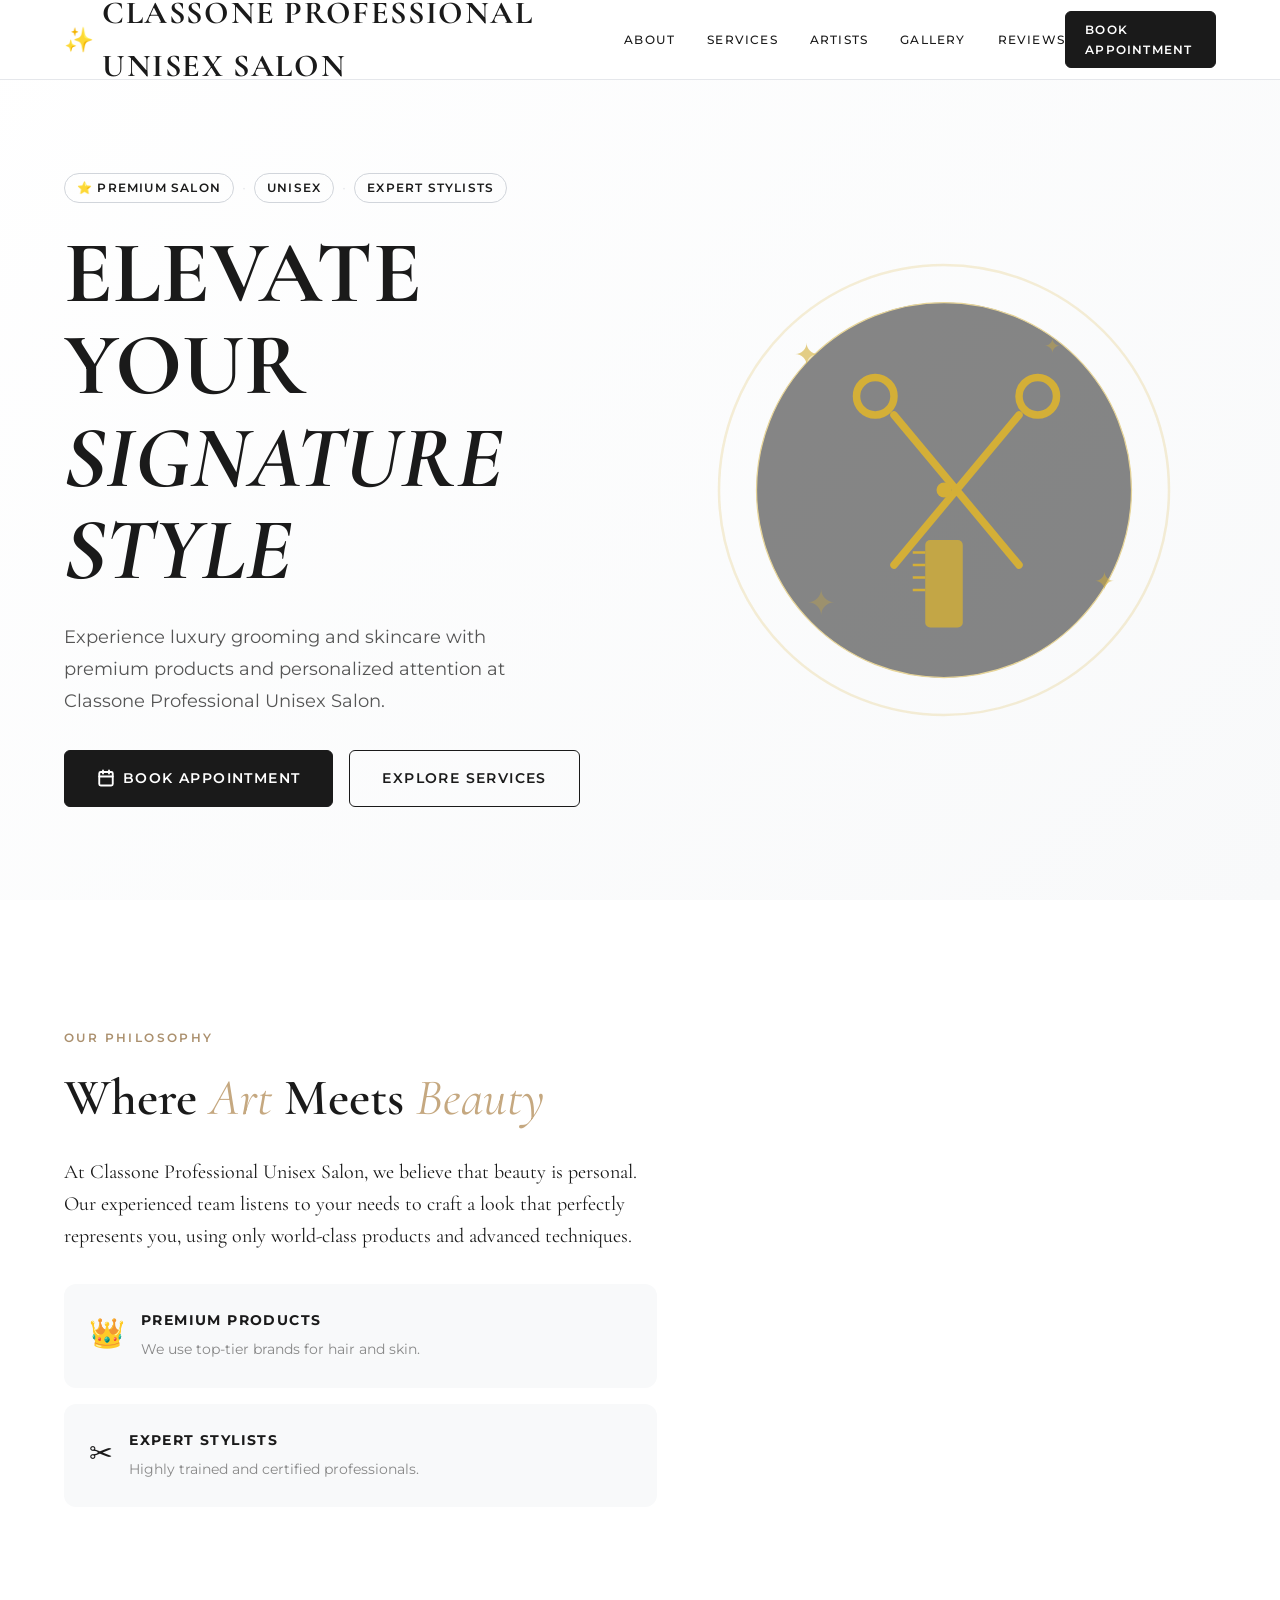
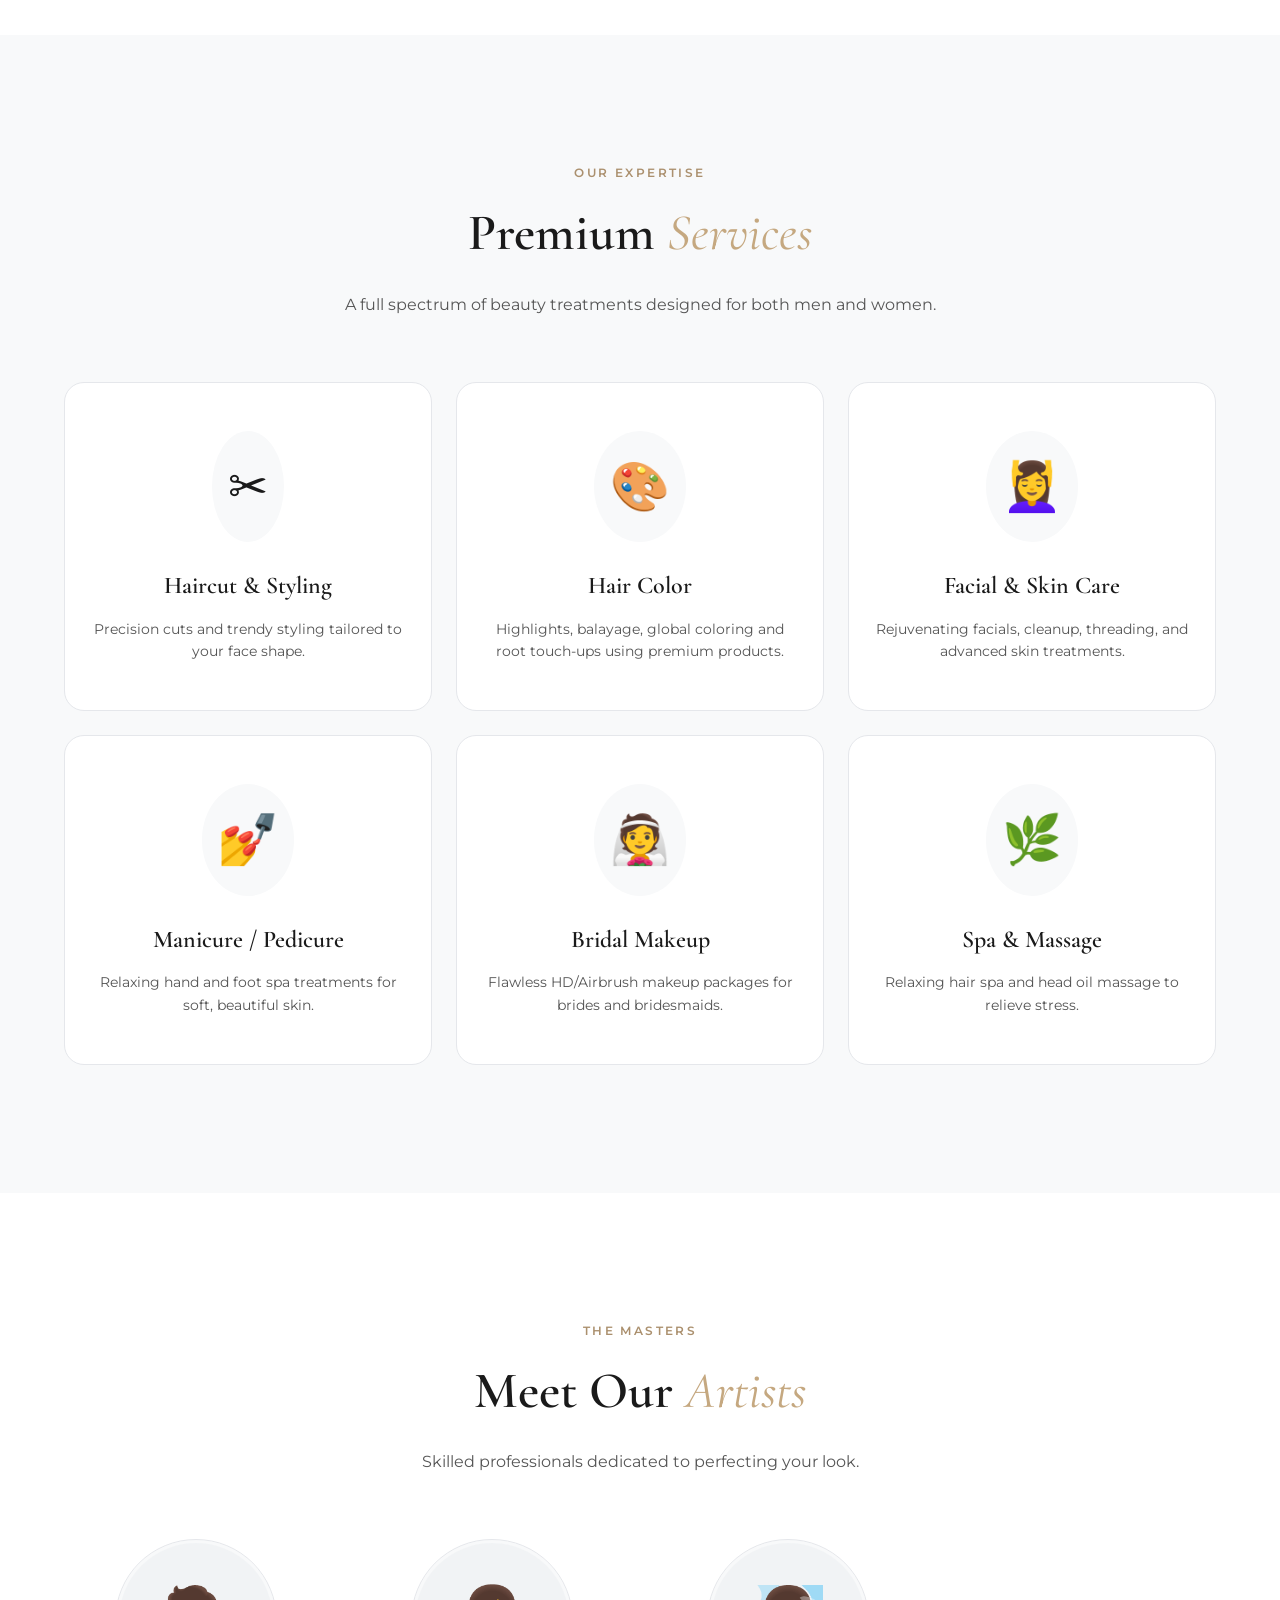
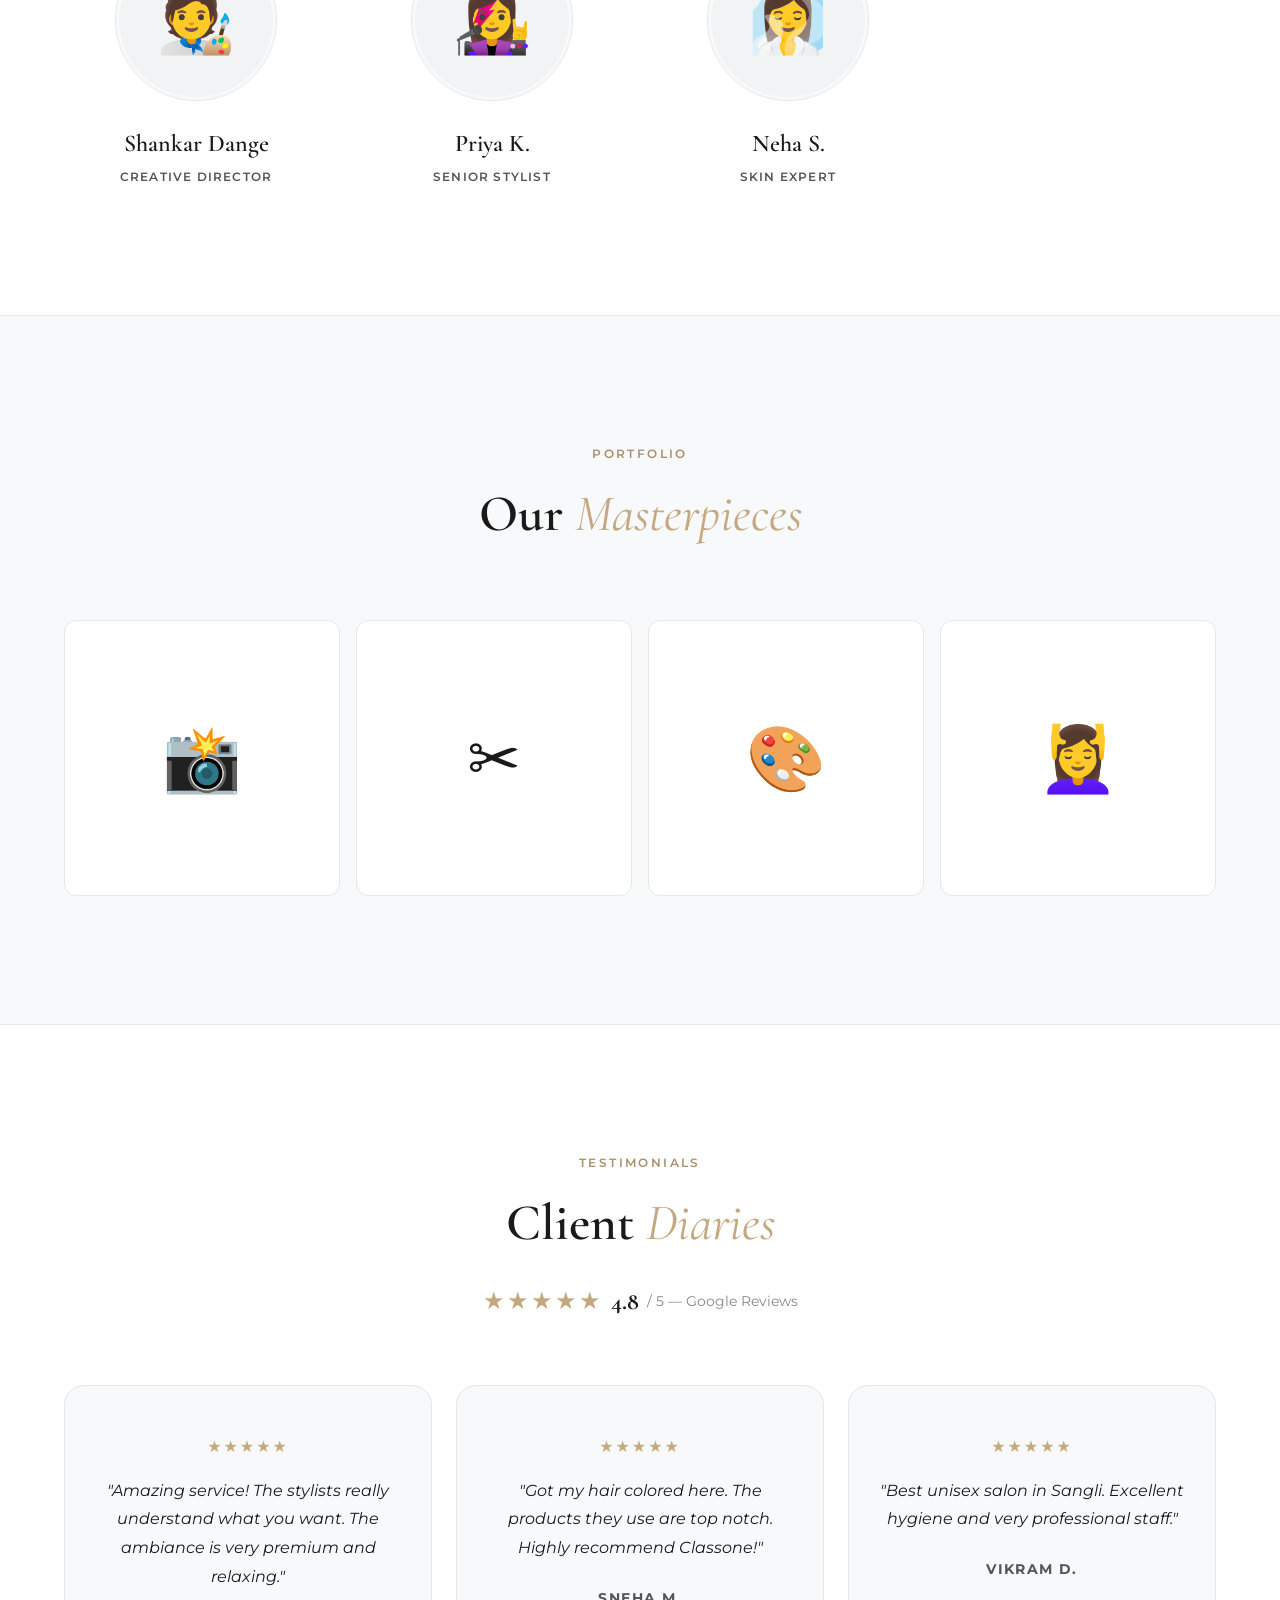
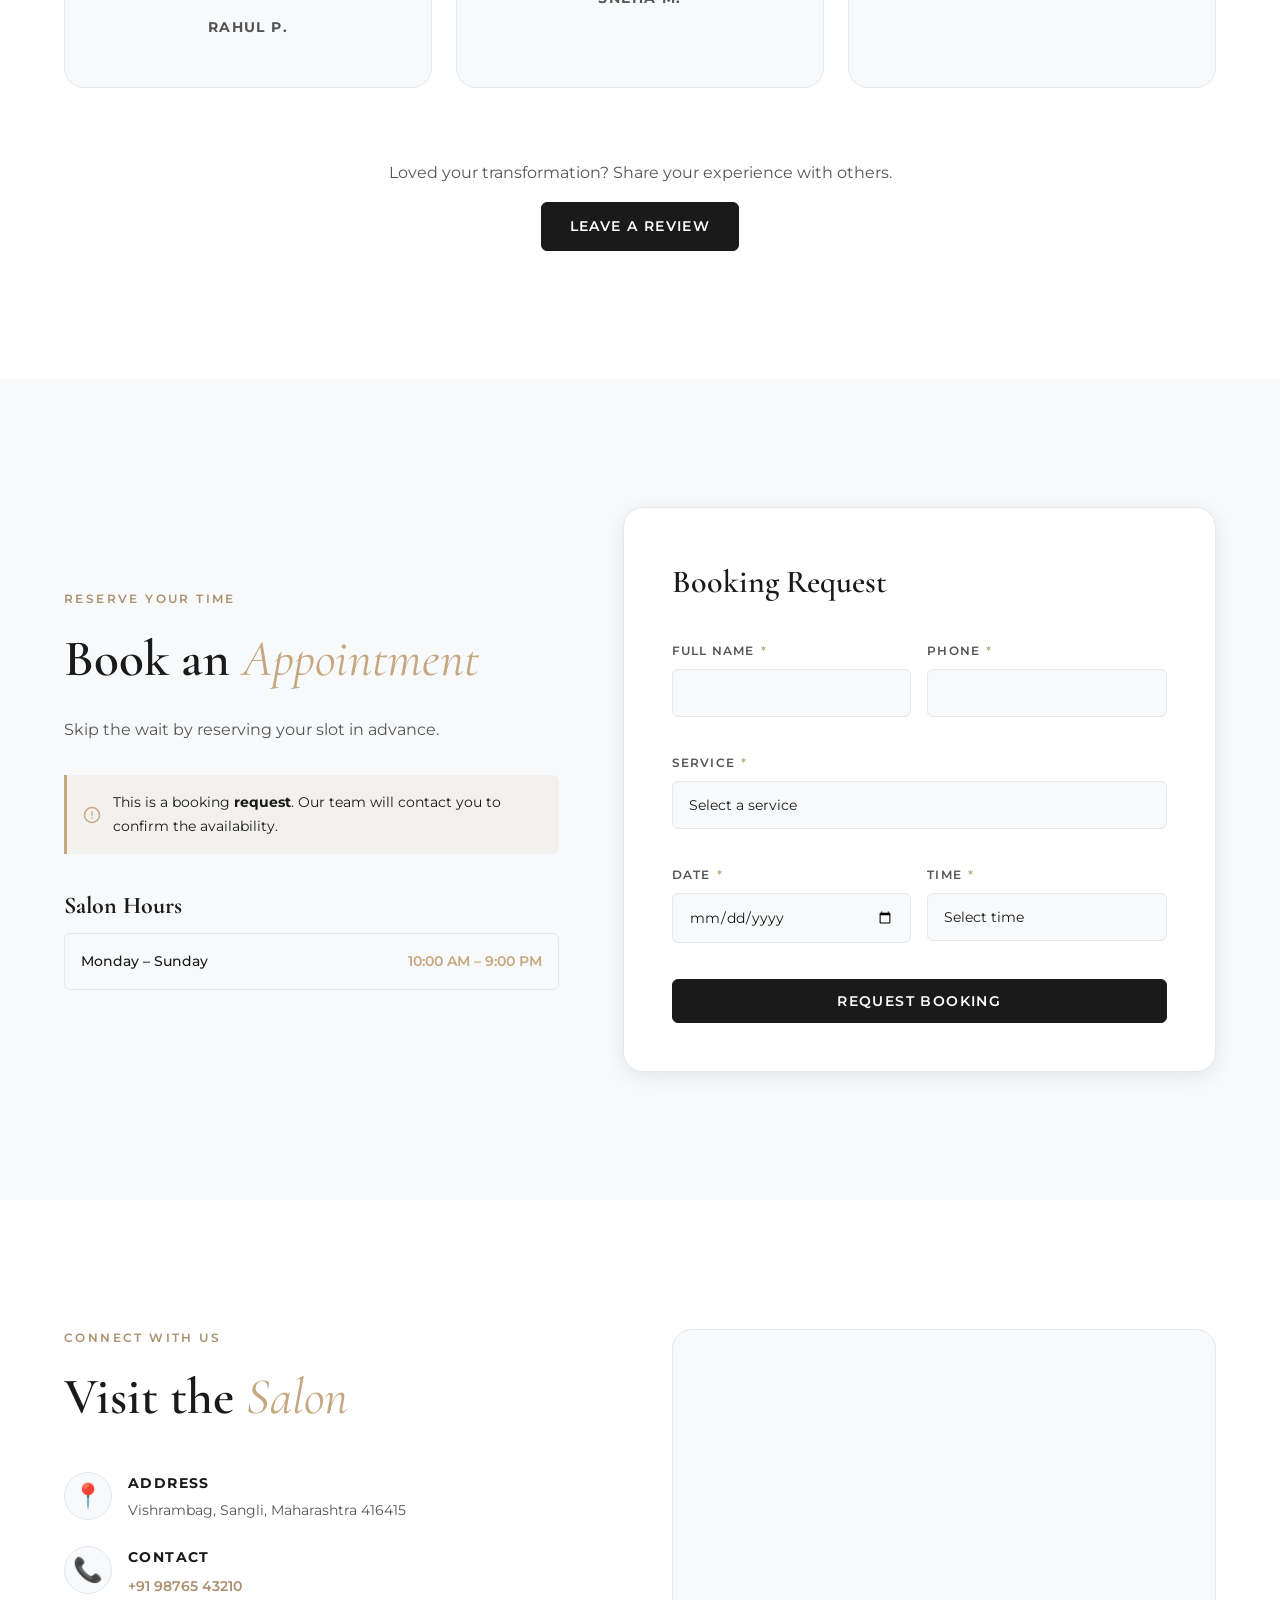
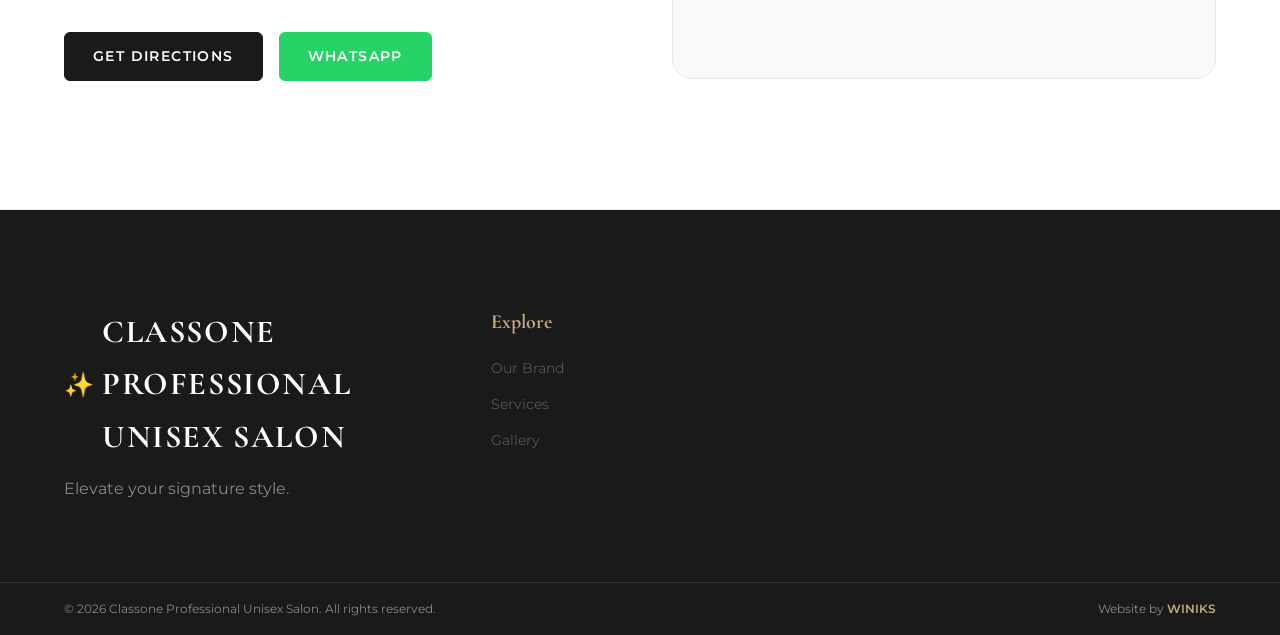
==== commit f93fc4ab: "style: redesign Salon template to clean white aesthetic" ====
--- a/Salon/index.html
+++ b/Salon/index.html
@@ -4,7 +4,7 @@
 <head>
     <meta charset="UTF-8" />
     <meta name="viewport" content="width=device-width, initial-scale=1.0" />
-    <meta name="theme-color" content="#0a0a0a" />
+    <meta name="theme-color" content="#ffffff" />
 
     <!-- ===================== SEO META ===================== -->
     <title>Classone Professional Unisex Salon | Premium Care in Sangli</title>
--- a/Salon/style.css
+++ b/Salon/style.css
@@ -1,28 +1,30 @@
 /* ================================================================
-   WINIKS — SALON MASTER TEMPLATE
+   WINIKS — SALON MASTER TEMPLATE (CLEAN, WHITE, PROFESSIONAL)
    style.css
    ================================================================ */
 
 :root {
-    /* Brand Colors — Premium Dark & Gold */
-    --color-primary: #D4AF37;
-    --color-primary-dark: #b5952c;
-    --color-primary-light: #e6c86e;
-    --color-secondary: #0a0a0a;
-    --color-accent: #f2ece4;
-
-    /* Neutral Palette */
-    --color-bg: #111111;
-    --color-surface: #1a1a1a;
-    --color-surface-alt: #222222;
-    --color-border: #333333;
-    --color-border-dark: #444444;
+    /* Brand Colors — Clean & Premium */
+    --color-primary: #C5A880;
+    /* Elegant Warm Beige / Soft Gold */
+    --color-primary-dark: #ab906e;
+    --color-primary-light: #e2c6a0;
+
+    --color-accent: #1A1A1A;
+    /* Deep contrasting dark */
+
+    /* Neutral Palette - Light mode */
+    --color-bg: #ffffff;
+    --color-surface: #f8f9fa;
+    --color-surface-alt: #f1f3f5;
+    --color-border: #e5e7eb;
+    --color-border-dark: #d1d5db;
 
     /* Text */
-    --color-text: #eeeeee;
-    --color-text-secondary: #bbbbbb;
+    --color-text: #1A1A1A;
+    --color-text-secondary: #555555;
     --color-text-muted: #888888;
-    --color-text-inverse: #000000;
+    --color-text-inverse: #ffffff;
 
     /* Typography */
     --font-display: 'Cormorant Garamond', Georgia, serif;
@@ -50,19 +52,22 @@
     --space-4xl: 6rem;
     --space-5xl: 8rem;
 
-    --radius-sm: 4px;
-    --radius-md: 8px;
-    --radius-lg: 16px;
-    --radius-xl: 24px;
+    --radius-sm: 6px;
+    --radius-md: 12px;
+    --radius-lg: 20px;
+    --radius-xl: 30px;
     --radius-full: 9999px;
 
     /* Constants */
-    --header-height: 76px;
+    --header-height: 80px;
     --container-max: 1200px;
     --section-py: var(--space-5xl);
 
     --transition-fast: 0.15s ease;
     --transition-base: 0.25s ease;
+
+    --shadow-sm: 0 2px 8px rgba(0, 0, 0, 0.05);
+    --shadow-md: 0 4px 20px rgba(0, 0, 0, 0.08);
 }
 
 *,
@@ -129,7 +134,7 @@
 
 .section-eyebrow {
     display: block;
-    color: var(--color-primary);
+    color: var(--color-primary-dark);
     text-transform: uppercase;
     letter-spacing: 0.2em;
     font-size: var(--text-xs);
@@ -139,13 +144,16 @@
 
 .section-title {
     font-family: var(--font-display);
-    font-size: clamp(var(--text-2xl), 4vw, var(--text-4xl));
+    font-size: clamp(var(--text-3xl), 4vw, var(--text-4xl));
     margin-bottom: var(--space-md);
+    color: var(--color-accent);
+    font-weight: 600;
 }
 
 .section-title em {
     font-style: italic;
     color: var(--color-primary);
+    font-weight: 400;
 }
 
 .section-subtitle {
@@ -156,7 +164,7 @@
 .reveal {
     opacity: 0;
     transform: translateY(30px);
-    transition: opacity 0.8s ease, transform 0.8s ease;
+    transition: opacity 0.8s ease, transform 0.8s cubic-bezier(0.16, 1, 0.3, 1);
 }
 
 .reveal.revealed {
@@ -180,29 +188,41 @@
     text-transform: uppercase;
     letter-spacing: 0.1em;
     transition: all var(--transition-base);
-    border-radius: 0;
+    border-radius: var(--radius-sm);
 }
 
 .btn-primary {
+    background: var(--color-accent);
+    color: var(--color-text-inverse);
+    border: 1px solid var(--color-accent);
+}
+
+.btn-primary:hover {
     background: var(--color-primary);
-    color: #000;
-    border: 1px solid var(--color-primary);
-}
-
-.btn-primary:hover {
-    background: transparent;
-    color: var(--color-primary);
+    color: var(--color-text-inverse);
+    border-color: var(--color-primary);
 }
 
 .btn-outline {
     background: transparent;
-    border: 1px solid var(--color-primary);
-    color: var(--color-primary);
+    border: 1px solid var(--color-accent);
+    color: var(--color-accent);
 }
 
 .btn-outline:hover {
-    background: var(--color-primary);
-    color: #000;
+    background: var(--color-accent);
+    color: var(--color-text-inverse);
+}
+
+.btn-whatsapp {
+    background: #25D366;
+    color: #fff;
+    border: 1px solid #25D366;
+}
+
+.btn-whatsapp:hover {
+    background: #20BA59;
+    color: #fff;
 }
 
 .btn-sm {
@@ -227,9 +247,10 @@
     right: 0;
     z-index: 1000;
     height: var(--header-height);
-    background: rgba(17, 17, 17, 0.9);
+    background: rgba(255, 255, 255, 0.95);
     backdrop-filter: blur(10px);
-    border-bottom: 1px solid rgba(255, 255, 255, 0.05);
+    border-bottom: 1px solid var(--color-border);
+    transition: box-shadow var(--transition-base);
 }
 
 .header-inner {
@@ -252,9 +273,9 @@
 .logo-text {
     font-family: var(--font-display);
     font-size: var(--text-2xl);
-    font-weight: 600;
+    font-weight: 700;
     letter-spacing: 0.05em;
-    color: var(--color-primary);
+    color: var(--color-accent);
     text-transform: uppercase;
 }
 
@@ -271,11 +292,13 @@
     font-size: var(--text-xs);
     text-transform: uppercase;
     letter-spacing: 0.1em;
+    font-weight: 500;
+    color: var(--color-text);
     transition: color var(--transition-fast);
 }
 
 .nav-link:hover {
-    color: var(--color-primary);
+    color: var(--color-primary-dark);
 }
 
 .header-actions {
@@ -292,7 +315,7 @@
 .hamburger-line {
     width: 25px;
     height: 2px;
-    background: var(--color-primary);
+    background: var(--color-accent);
     transition: var(--transition-base);
 }
 
@@ -303,12 +326,8 @@
     min-height: 100svh;
     position: relative;
     padding-top: var(--header-height);
-}
-
-.hero-gradient {
-    position: absolute;
-    inset: 0;
-    background: radial-gradient(circle at center, rgba(212, 175, 55, 0.1) 0%, transparent 70%);
+    background: linear-gradient(135deg, var(--color-bg) 0%, var(--color-surface) 100%);
+    overflow: hidden;
 }
 
 .hero-inner {
@@ -330,9 +349,11 @@
     font-size: var(--text-xs);
     text-transform: uppercase;
     letter-spacing: 0.1em;
-    color: var(--color-primary);
-    border: 1px solid rgba(212, 175, 55, 0.3);
+    color: var(--color-accent);
+    font-weight: 600;
+    border: 1px solid var(--color-border-dark);
     padding: 4px 12px;
+    border-radius: var(--radius-full);
 }
 
 .trust-sep {
@@ -345,6 +366,7 @@
     line-height: 1.05;
     margin-bottom: var(--space-lg);
     text-transform: uppercase;
+    color: var(--color-accent);
 }
 
 .hero-subtitle {
@@ -361,6 +383,49 @@
     flex-wrap: wrap;
 }
 
+/* Clean geometric shape instead of heavy block */
+.salon-illustration-wrap {
+    position: relative;
+    width: 100%;
+    max-width: 500px;
+    margin: 0 auto;
+    display: flex;
+    justify-content: center;
+}
+
+.hero-art-circle {
+    width: 350px;
+    height: 350px;
+    border-radius: 50%;
+    background: var(--color-surface-alt);
+    border: 1px solid var(--color-border);
+    display: flex;
+    align-items: center;
+    justify-content: center;
+    position: relative;
+}
+
+.hero-art-circle::after {
+    content: '';
+    position: absolute;
+    inset: -20px;
+    border-radius: 50%;
+    border: 1px dashed var(--color-primary);
+    opacity: 0.5;
+    animation: rotate 30s linear infinite;
+}
+
+.hero-art-icon {
+    font-size: 8rem;
+    filter: grayscale(100%) contrast(150%) opacity(0.8);
+}
+
+@keyframes rotate {
+    100% {
+        transform: rotate(360deg);
+    }
+}
+
 @media (min-width: 768px) {
 
     .main-nav,
@@ -378,6 +443,10 @@
 }
 
 /* --- ABOUT --- */
+.about-section {
+    background: var(--color-bg);
+}
+
 .about-grid {
     display: grid;
     gap: var(--space-3xl);
@@ -389,7 +458,7 @@
     font-size: var(--text-lg);
     font-family: var(--font-display);
     line-height: 1.6;
-    color: var(--color-text-secondary);
+    color: var(--color-accent);
 }
 
 .about-badges {
@@ -401,19 +470,28 @@
 .about-badge-item {
     display: flex;
     gap: var(--space-md);
-    padding: var(--space-md);
-    border: 1px solid var(--color-border);
+    padding: var(--space-lg);
+    border-radius: var(--radius-md);
     background: var(--color-surface);
+    border: 1px solid transparent;
+    transition: var(--transition-base);
+}
+
+.about-badge-item:hover {
+    border-color: var(--color-primary);
+    transform: translateY(-2px);
+    box-shadow: var(--shadow-sm);
 }
 
 .about-badge-item span:first-child {
-    font-size: 1.5rem;
+    font-size: 1.8rem;
 }
 
 .about-badge-item strong {
     display: block;
-    color: var(--color-primary);
-    font-size: var(--text-sm);
+    color: var(--color-accent);
+    font-size: var(--text-sm);
+    font-weight: 700;
     text-transform: uppercase;
     letter-spacing: 0.1em;
     margin-bottom: 4px;
@@ -424,34 +502,44 @@
     color: var(--color-text-muted);
 }
 
+.about-visual {
+    display: flex;
+    justify-content: center;
+    padding: 2rem;
+}
+
 .stats-card {
     display: flex;
-    gap: var(--space-xl);
-    padding: var(--space-xl);
-    background: var(--color-surface);
-    border: 1px solid var(--color-primary);
+    gap: var(--space-2xl);
+    padding: var(--space-2xl);
+    background: var(--color-bg);
+    border-radius: var(--radius-lg);
+    box-shadow: var(--shadow-md);
     text-align: center;
     justify-content: center;
+    border: 1px solid var(--color-border);
 }
 
 .stat-item strong {
     display: block;
     font-family: var(--font-display);
-    font-size: var(--text-4xl);
+    font-size: var(--text-5xl);
     color: var(--color-primary);
     margin-bottom: 8px;
+    line-height: 1;
 }
 
 .stat-item span {
     font-size: var(--text-xs);
+    font-weight: 600;
     text-transform: uppercase;
     letter-spacing: 0.1em;
-    color: var(--color-text-muted);
+    color: var(--color-text-secondary);
 }
 
 @media(min-width: 768px) {
     .about-grid {
-        grid-template-columns: 1fr 1fr;
+        grid-template-columns: 1.2fr 1fr;
     }
 }
 
@@ -467,51 +555,53 @@
 }
 
 .service-card {
-    padding: var(--space-xl);
-    border: 1px solid var(--color-border);
+    padding: var(--space-2xl) var(--space-lg);
+    border-radius: var(--radius-lg);
     background: var(--color-bg);
     transition: var(--transition-base);
     text-align: center;
+    border: 1px solid var(--color-border);
 }
 
 .service-card:hover {
     border-color: var(--color-primary);
-    transform: translateY(-5px);
+    transform: translateY(-8px);
+    box-shadow: var(--shadow-md);
 }
 
 .service-icon {
-    font-size: 2.5rem;
-    margin-bottom: var(--space-md);
+    font-size: 3rem;
+    margin-bottom: var(--space-lg);
+    display: inline-block;
+    padding: 1rem;
+    background: var(--color-surface);
+    border-radius: 50%;
 }
 
 .service-name {
     font-family: var(--font-display);
+    font-weight: 600;
     font-size: var(--text-xl);
     margin-bottom: 12px;
-    color: var(--color-primary);
+    color: var(--color-accent);
 }
 
 .service-desc {
     font-size: var(--text-sm);
     color: var(--color-text-secondary);
-    margin-bottom: var(--space-lg);
     line-height: 1.6;
 }
 
-.service-price {
-    display: block;
-    font-size: var(--text-xs);
-    text-transform: uppercase;
-    letter-spacing: 0.15em;
-    color: var(--color-text-muted);
-    margin-bottom: var(--space-md);
-}
-
 /* --- ARTISTS/TEAM --- */
+.team-section {
+    background: var(--color-bg);
+}
+
 .team-grid {
     display: grid;
     grid-template-columns: repeat(auto-fill, minmax(250px, 1fr));
     gap: var(--space-xl);
+    margin-top: var(--space-2xl);
 }
 
 .team-card {
@@ -519,73 +609,113 @@
 }
 
 .team-img {
-    width: 150px;
-    height: 150px;
+    width: 160px;
+    height: 160px;
     border-radius: 50%;
-    border: 2px solid var(--color-primary);
-    margin: 0 auto var(--space-md);
+    border: 3px solid var(--color-surface);
+    outline: 1px solid var(--color-border);
+    margin: 0 auto var(--space-lg);
     display: flex;
     align-items: center;
     justify-content: center;
-    font-size: 3rem;
-    background: var(--color-surface);
+    font-size: 4rem;
+    background: var(--color-surface-alt);
+    transition: var(--transition-base);
+}
+
+.team-card:hover .team-img {
+    border-color: var(--color-primary);
+    transform: scale(1.05);
 }
 
 .team-name {
     font-family: var(--font-display);
     font-size: var(--text-xl);
-    color: var(--color-text);
+    font-weight: 600;
+    color: var(--color-accent);
     margin-bottom: 4px;
 }
 
 .team-role {
     font-size: var(--text-xs);
+    font-weight: 600;
     text-transform: uppercase;
     letter-spacing: 0.1em;
-    color: var(--color-primary);
+    color: var(--color-text-secondary);
 }
 
 /* --- GALLERY --- */
 .gallery-section {
     background: var(--color-surface);
+    border-block: 1px solid var(--color-border);
 }
 
 .gallery-grid {
     display: grid;
-    grid-template-columns: repeat(auto-fill, minmax(220px, 1fr));
+    grid-template-columns: repeat(auto-fill, minmax(250px, 1fr));
     gap: var(--space-md);
 }
 
 .gallery-item {
     aspect-ratio: 1;
-    border: 1px solid var(--color-border);
+    border-radius: var(--radius-md);
     background: var(--color-bg);
     display: flex;
     align-items: center;
     justify-content: center;
-    font-size: 3rem;
+    font-size: 4rem;
     position: relative;
     cursor: pointer;
     transition: var(--transition-base);
+    border: 1px solid var(--color-border);
 }
 
 .gallery-item:hover {
     border-color: var(--color-primary);
     transform: scale(1.02);
+    box-shadow: var(--shadow-sm);
+    z-index: 10;
 }
 
 /* --- REVIEWS --- */
+.reviews-section {
+    background: var(--color-bg);
+}
+
+.overall-rating {
+    display: flex;
+    align-items: center;
+    justify-content: center;
+    gap: 8px;
+    margin-top: var(--space-md);
+    font-family: var(--font-display);
+    font-size: var(--text-xl);
+}
+
+.overall-rating .stars {
+    color: var(--color-primary);
+    letter-spacing: 2px;
+}
+
+.rating-count {
+    font-family: var(--font-body);
+    font-size: var(--text-sm);
+    color: var(--color-text-muted);
+}
+
 .reviews-grid {
     display: grid;
     grid-template-columns: repeat(auto-fill, minmax(300px, 1fr));
     gap: var(--space-lg);
-    margin-bottom: var(--space-xl);
+    margin-bottom: var(--space-2xl);
 }
 
 .review-card {
-    padding: var(--space-xl);
+    padding: var(--space-2xl) var(--space-lg);
+    border-radius: var(--radius-lg);
+    background: var(--color-surface);
     border: 1px solid var(--color-border);
-    background: var(--color-surface);
+    text-align: center;
 }
 
 .review-stars {
@@ -596,20 +726,33 @@
 
 .review-text {
     font-style: italic;
+    color: var(--color-text);
+    margin-bottom: var(--space-lg);
+    line-height: 1.8;
+}
+
+.review-author {
+    font-size: var(--text-sm);
+    font-weight: 700;
+    text-transform: uppercase;
+    letter-spacing: 0.1em;
     color: var(--color-text-secondary);
-    margin-bottom: var(--space-lg);
-}
-
-.review-author {
-    font-size: var(--text-sm);
-    font-weight: 600;
-    text-transform: uppercase;
-    letter-spacing: 0.1em;
+}
+
+.review-cta-block {
+    text-align: center;
+    padding-top: var(--space-lg);
+}
+
+.review-cta-block p {
+    margin-bottom: var(--space-md);
+    color: var(--color-text-secondary);
 }
 
 /* --- FORMS --- */
 .appointment-section {
     padding-block: var(--space-5xl);
+    background: var(--color-surface);
 }
 
 .appointment-grid {
@@ -620,22 +763,65 @@
 @media (min-width: 768px) {
     .appointment-grid {
         grid-template-columns: 1fr 1.2fr;
+        align-items: center;
     }
 }
 
+.appointment-note {
+    display: flex;
+    gap: 12px;
+    align-items: center;
+    padding: 16px;
+    background: rgba(197, 168, 128, 0.1);
+    border-left: 3px solid var(--color-primary);
+    border-radius: 0 var(--radius-sm) var(--radius-sm) 0;
+    margin-block: var(--space-xl);
+    color: var(--color-text);
+    font-size: var(--text-sm);
+}
+
+.appointment-note svg {
+    color: var(--color-primary);
+    flex-shrink: 0;
+}
+
+.salon-hours h4 {
+    font-family: var(--font-display);
+    font-size: var(--text-xl);
+    color: var(--color-accent);
+    margin-bottom: var(--space-sm);
+}
+
+.hours-row {
+    display: flex;
+    justify-content: space-between;
+    padding: 1.25rem;
+    border: 1px solid var(--color-border);
+    background: var(--color-bg);
+    border-radius: var(--radius-md);
+    font-size: var(--text-sm);
+    font-weight: 500;
+}
+
+.hours-row span:last-child {
+    color: var(--color-primary-dark);
+    font-weight: 700;
+}
+
 .form-card {
-    background: var(--color-surface);
+    background: var(--color-bg);
     padding: var(--space-2xl);
+    border-radius: var(--radius-lg);
     border: 1px solid var(--color-border);
+    box-shadow: var(--shadow-md);
 }
 
 .form-title {
     font-family: var(--font-display);
     font-size: var(--text-2xl);
-    color: var(--color-primary);
+    color: var(--color-accent);
     margin-bottom: var(--space-xl);
-    border-bottom: 1px solid var(--color-border);
-    padding-bottom: 12px;
+    font-weight: 600;
 }
 
 .form-row {
@@ -658,33 +844,37 @@
 
 .form-label {
     font-size: var(--text-xs);
+    font-weight: 600;
     text-transform: uppercase;
     letter-spacing: 0.1em;
-    color: var(--color-text-muted);
+    color: var(--color-text-secondary);
 }
 
 .required {
     color: var(--color-primary);
+    margin-left: 2px;
 }
 
 .form-input {
-    padding: 12px;
-    background: transparent;
+    padding: 14px 16px;
+    background: var(--color-surface);
     border: 1px solid var(--color-border);
+    border-radius: var(--radius-sm);
     color: var(--color-text);
     font-family: inherit;
     font-size: var(--text-sm);
     outline: none;
-    transition: border 0.3s;
+    transition: border 0.2s, background 0.2s;
 }
 
 .form-input:focus {
     border-color: var(--color-primary);
+    background: var(--color-bg);
+    box-shadow: 0 0 0 3px rgba(197, 168, 128, 0.2);
 }
 
 select.form-input {
     appearance: none;
-    background-color: var(--color-bg);
 }
 
 .form-textarea {
@@ -694,26 +884,165 @@
 
 .field-error {
     font-size: 11px;
-    color: #ff5555;
-}
-
-/* Footer & Floating CTA */
+    color: #DC2626;
+    margin-top: 4px;
+    font-weight: 500;
+}
+
+/* Status Messages */
+.form-success,
+.form-error-msg {
+    text-align: center;
+    padding: var(--space-xl);
+    background: var(--color-surface);
+    border-radius: var(--radius-md);
+    border: 1px solid var(--color-border);
+}
+
+.success-icon {
+    font-size: 3rem;
+    margin-bottom: 1rem;
+    color: var(--color-primary);
+}
+
+.form-success h4 {
+    font-family: var(--font-display);
+    font-size: var(--text-2xl);
+    color: var(--color-accent);
+    margin-bottom: 8px;
+}
+
+.form-ref {
+    font-family: monospace;
+    padding: 6px 12px;
+    background: rgba(0, 0, 0, 0.05);
+    border-radius: 4px;
+    display: inline-block;
+    margin-top: var(--space-md);
+    font-weight: bold;
+}
+
+.error-icon {
+    font-size: 3rem;
+    margin-bottom: 1rem;
+}
+
+.error-actions {
+    display: flex;
+    gap: 1rem;
+    justify-content: center;
+    margin-top: var(--space-lg);
+}
+
+/* --- LOCATION & CONTACT --- */
+.location-section {
+    background: var(--color-bg);
+}
+
+.location-grid {
+    display: grid;
+    gap: var(--space-3xl);
+}
+
+@media (min-width: 768px) {
+    .location-grid {
+        grid-template-columns: 1fr 1fr;
+        align-items: center;
+    }
+}
+
+.info-list {
+    display: grid;
+    gap: var(--space-lg);
+    margin-block: var(--space-xl);
+}
+
+.info-item {
+    display: flex;
+    gap: 16px;
+    align-items: flex-start;
+}
+
+.info-icon {
+    font-size: 1.5rem;
+    background: var(--color-surface);
+    width: 48px;
+    height: 48px;
+    border-radius: 50%;
+    display: flex;
+    align-items: center;
+    justify-content: center;
+    flex-shrink: 0;
+    border: 1px solid var(--color-border);
+}
+
+.info-item strong {
+    display: block;
+    font-size: var(--text-sm);
+    font-weight: 700;
+    text-transform: uppercase;
+    letter-spacing: 0.1em;
+    color: var(--color-accent);
+    margin-bottom: 4px;
+}
+
+.info-item p,
+.info-link {
+    color: var(--color-text-secondary);
+    font-size: var(--text-sm);
+}
+
+.info-link {
+    font-weight: 600;
+    color: var(--color-primary-dark);
+}
+
+.info-link:hover {
+    color: var(--color-primary);
+    text-decoration: underline;
+}
+
+.map-placeholder {
+    background: var(--color-surface);
+    border-radius: var(--radius-lg);
+    border: 1px solid var(--color-border);
+    height: 100%;
+    min-height: 350px;
+    overflow: hidden;
+    display: flex;
+    align-items: center;
+    justify-content: center;
+    text-align: center;
+}
+
+/* --- FOOTER --- */
 .site-footer {
     border-top: 1px solid var(--color-border);
-    background: var(--color-bg);
-    padding-top: var(--space-3xl);
+    background: var(--color-accent);
+    color: var(--color-text-inverse);
+    padding-top: var(--space-4xl);
+    margin-top: auto;
 }
 
 .footer-inner {
     display: grid;
-    gap: var(--space-2xl);
-    margin-bottom: var(--space-2xl);
+    gap: var(--space-3xl);
+    margin-bottom: var(--space-3xl);
 }
 
 @media(min-width: 768px) {
     .footer-inner {
         grid-template-columns: 1fr 2fr;
     }
+}
+
+.footer-brand .logo-text {
+    color: var(--color-text-inverse);
+}
+
+.footer-tagline {
+    color: var(--color-text-muted);
+    margin-top: 12px;
 }
 
 .footer-links {
@@ -730,16 +1059,58 @@
     margin-bottom: var(--space-md);
 }
 
+.footer-col ul {
+    display: flex;
+    flex-direction: column;
+    gap: 10px;
+}
+
 .footer-col a {
+    color: var(--color-text-secondary);
+    font-size: var(--text-sm);
+    transition: color 0.2s;
+}
+
+.footer-col a:hover {
+    color: var(--color-text-inverse);
+}
+
+.footer-col span {
+    color: var(--color-text-secondary);
+    font-size: var(--text-sm);
+}
+
+.footer-bottom {
+    border-top: 1px solid rgba(255, 255, 255, 0.1);
+    padding-block: var(--space-md);
+    font-size: var(--text-xs);
     color: var(--color-text-muted);
-    font-size: var(--text-sm);
-    transition: color 0.2s;
-}
-
-.footer-col a:hover {
+}
+
+.footer-bottom .container {
+    display: flex;
+    flex-direction: column;
+    gap: 10px;
+    align-items: center;
+}
+
+@media(min-width: 600px) {
+    .footer-bottom .container {
+        flex-direction: row;
+        justify-content: space-between;
+    }
+}
+
+.footer-credit a {
     color: var(--color-primary);
-}
-
+    font-weight: 600;
+}
+
+.footer-credit a:hover {
+    color: #fff;
+}
+
+/* --- FLOATING CTA --- */
 .floating-cta {
     position: fixed;
     bottom: 20px;
@@ -754,17 +1125,25 @@
     display: flex;
     align-items: center;
     gap: 6px;
-    padding: 10px 16px;
+    padding: 12px 20px;
     border-radius: 30px;
     font-size: 11px;
     font-weight: 700;
     text-transform: uppercase;
+    letter-spacing: 0.1em;
     color: #000;
-    box-shadow: 0 4px 15px rgba(0, 0, 0, 0.5);
+    box-shadow: var(--shadow-md);
+    transition: var(--transition-base);
+}
+
+.floating-btn:hover {
+    transform: translateY(-3px);
+    box-shadow: 0 8px 25px rgba(0, 0, 0, 0.15);
 }
 
 .floating-call {
-    background: var(--color-primary);
+    background: var(--color-accent);
+    color: #fff;
 }
 
 .floating-whatsapp {
@@ -774,6 +1153,7 @@
 
 .floating-book {
     background: #fff;
+    border: 1px solid var(--color-border);
 }
 
 @media(min-width: 768px) {
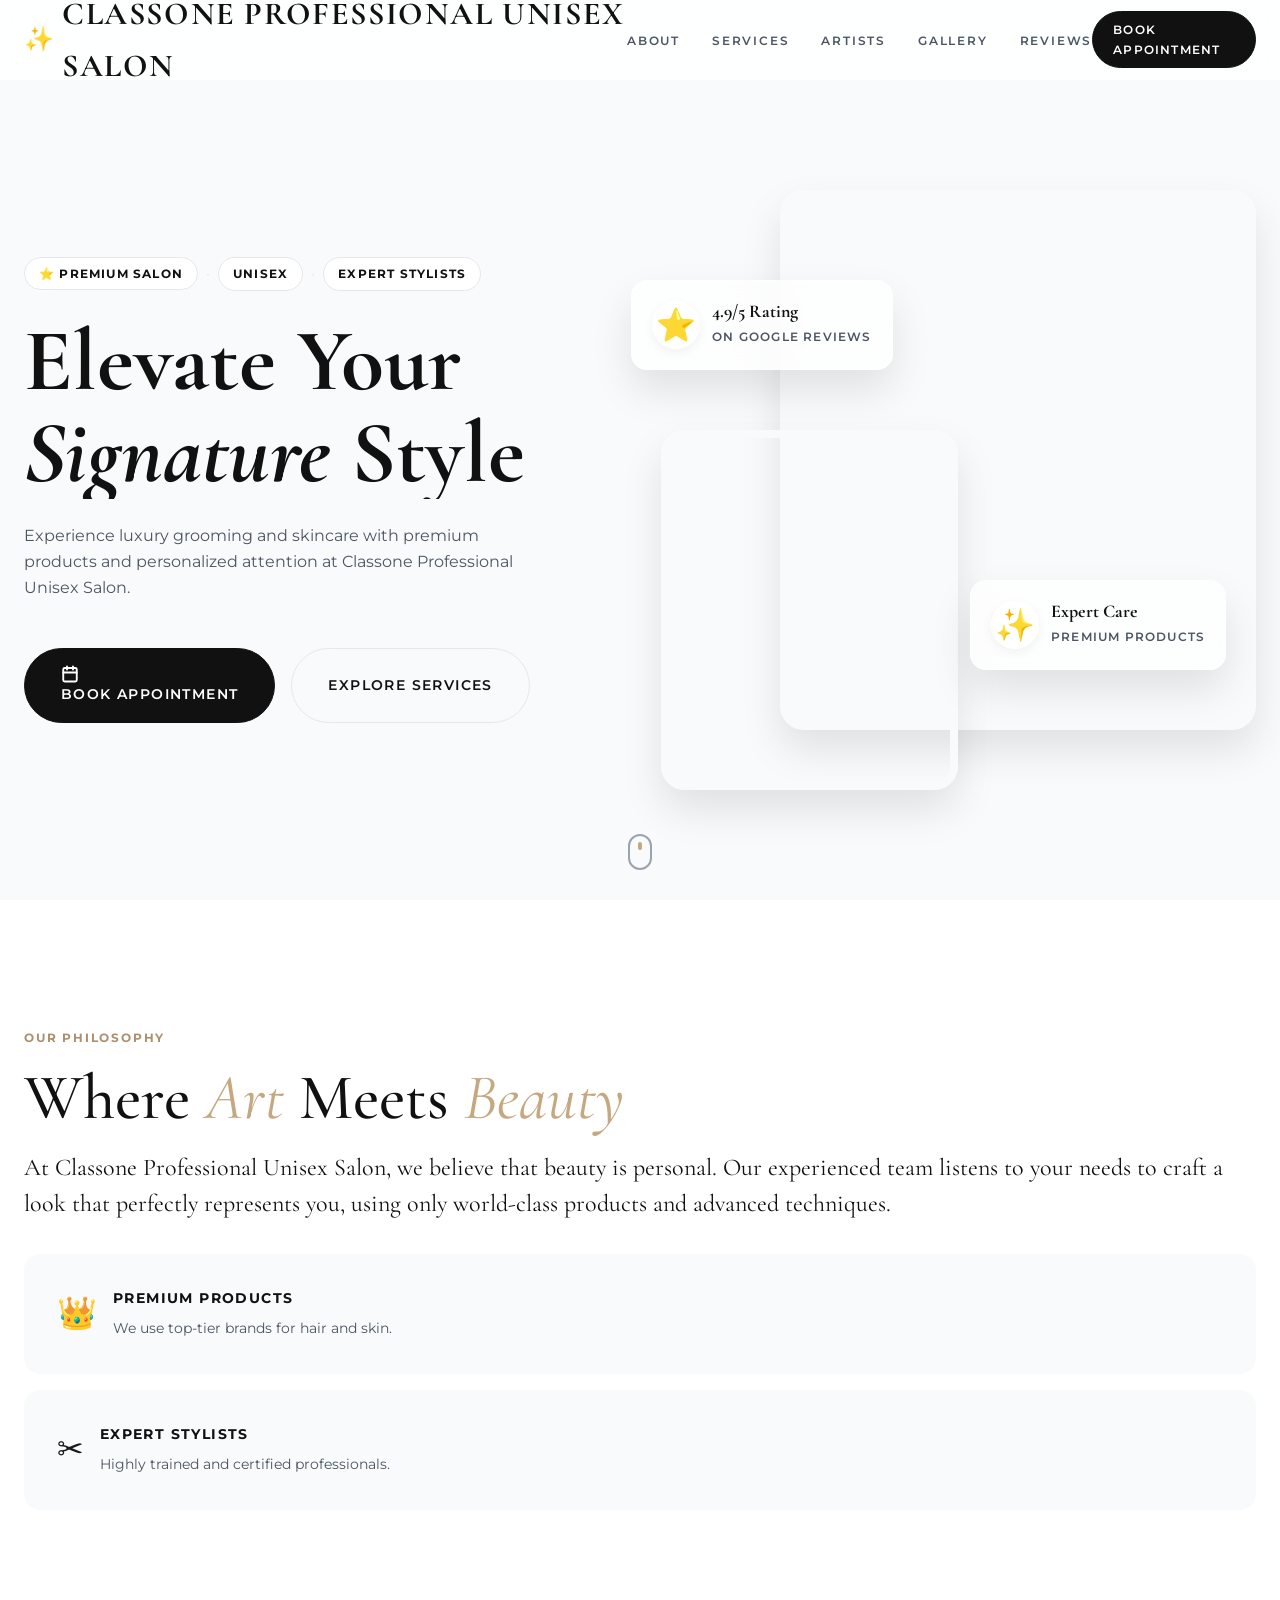
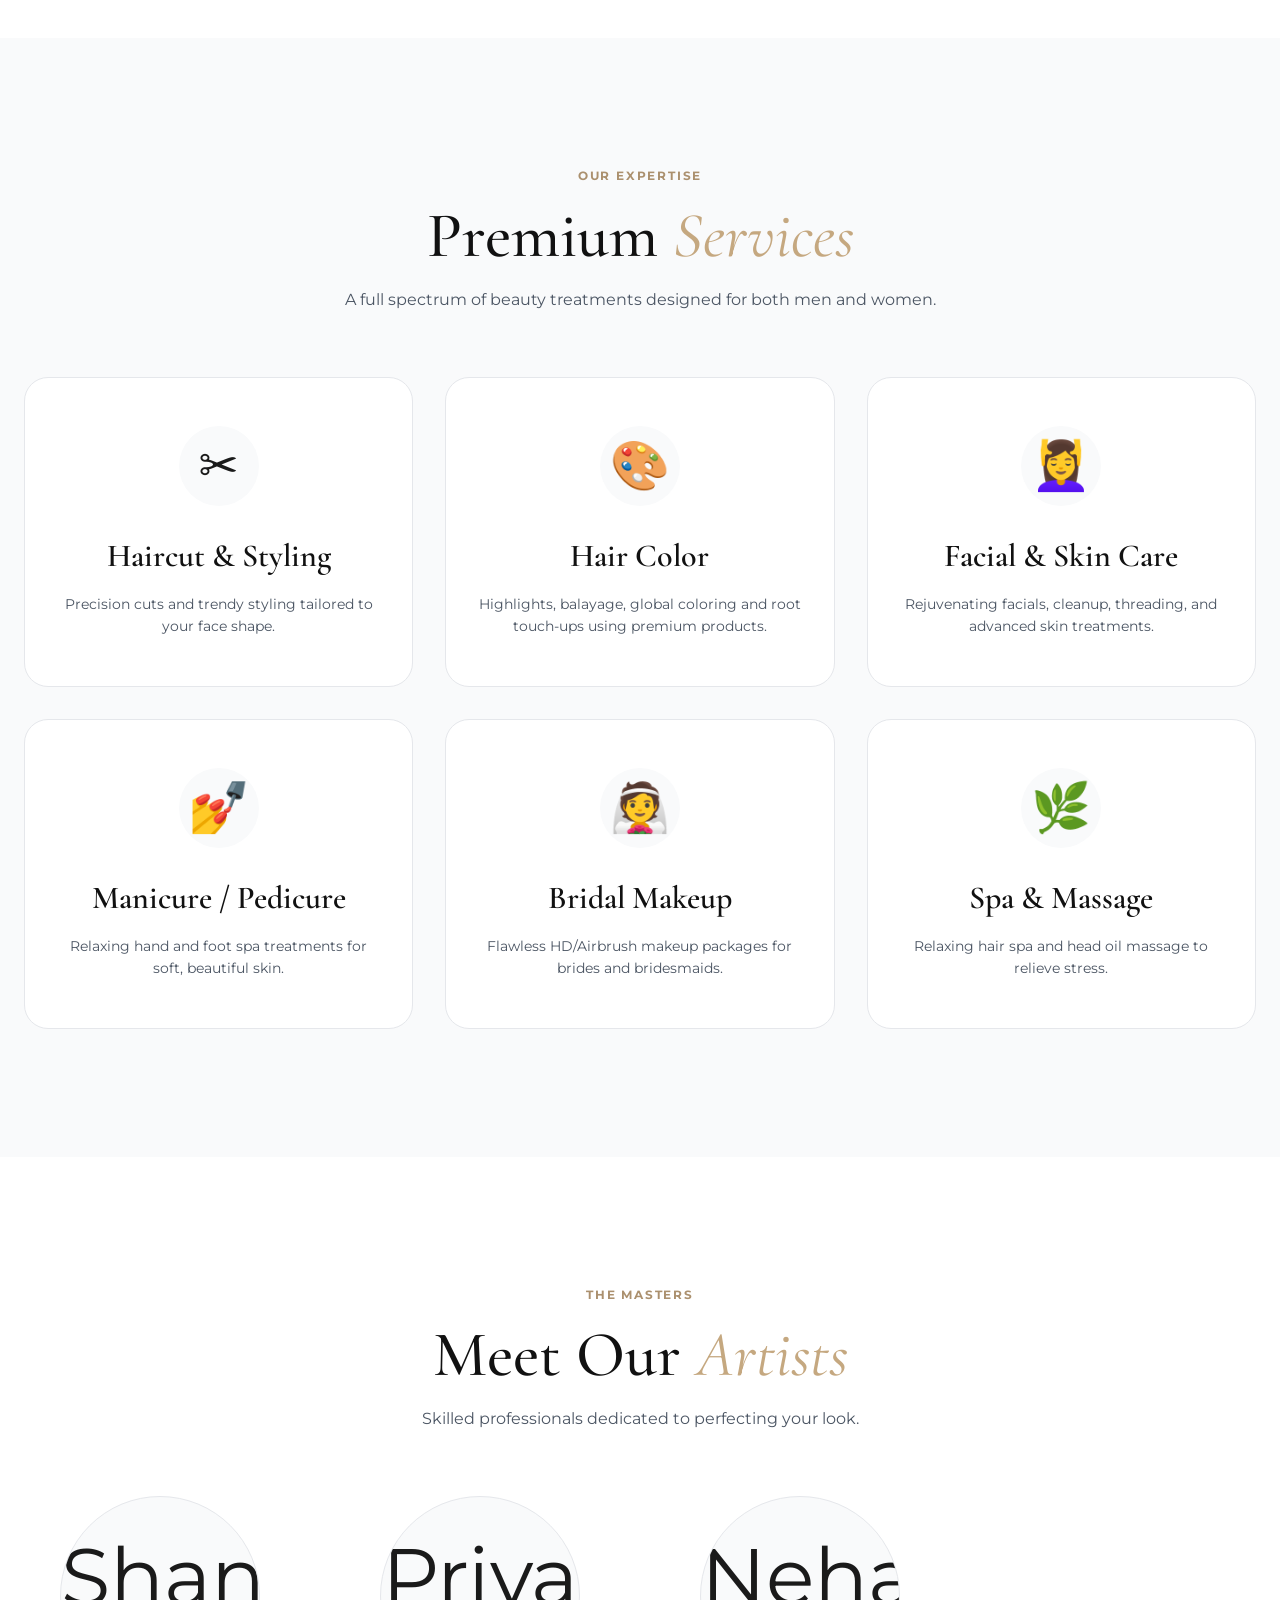
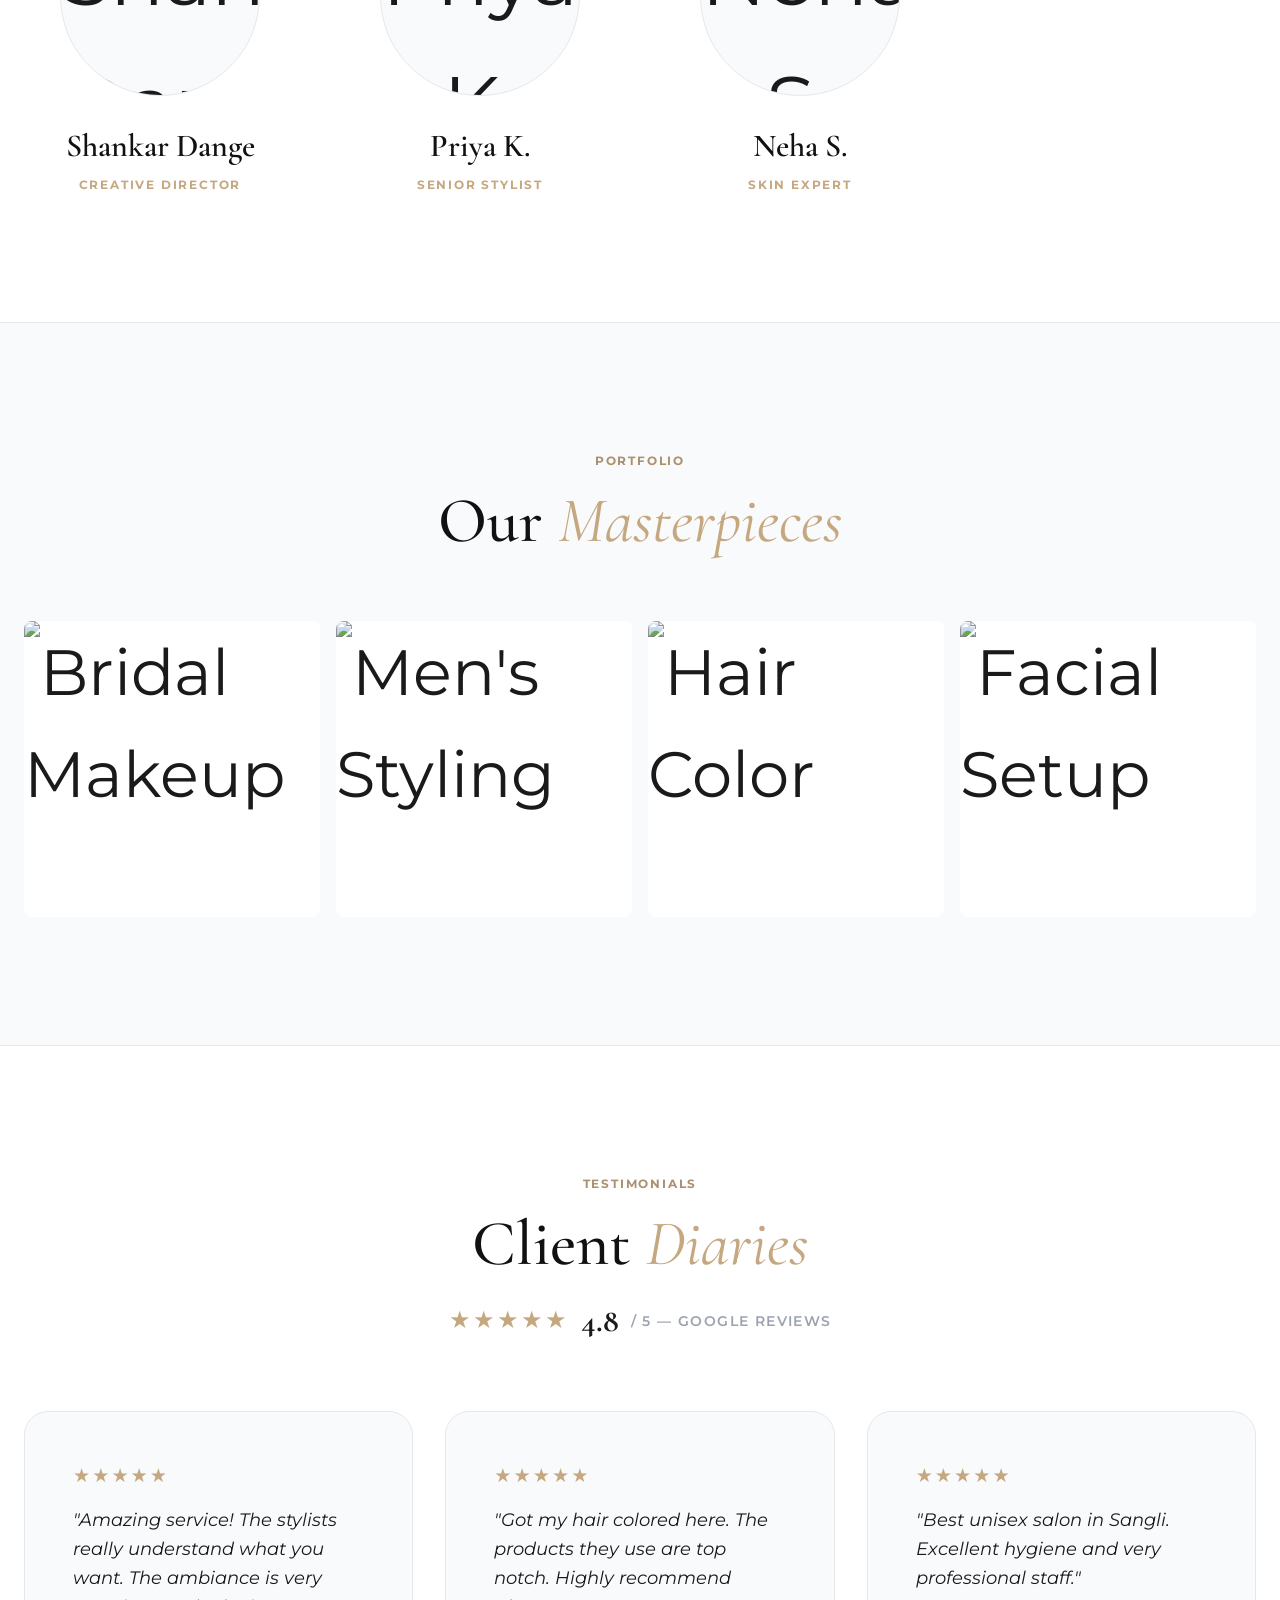
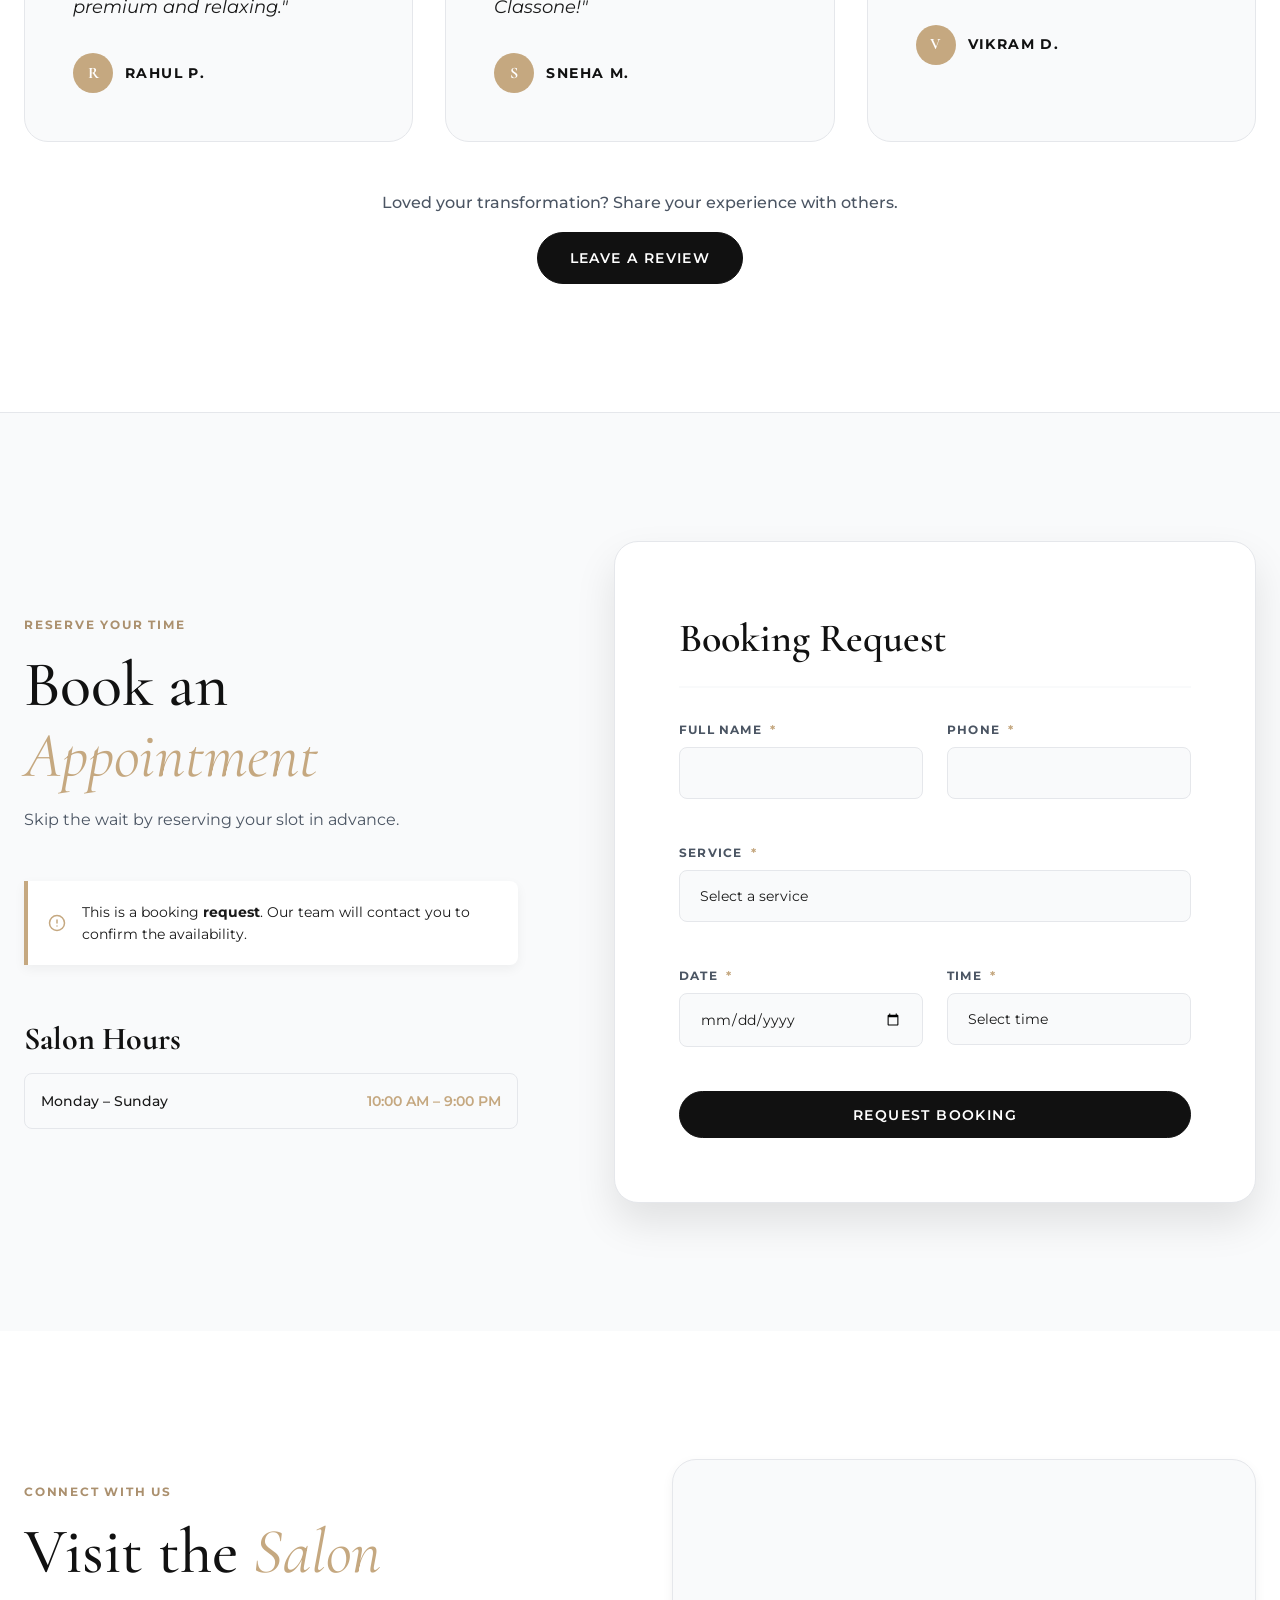
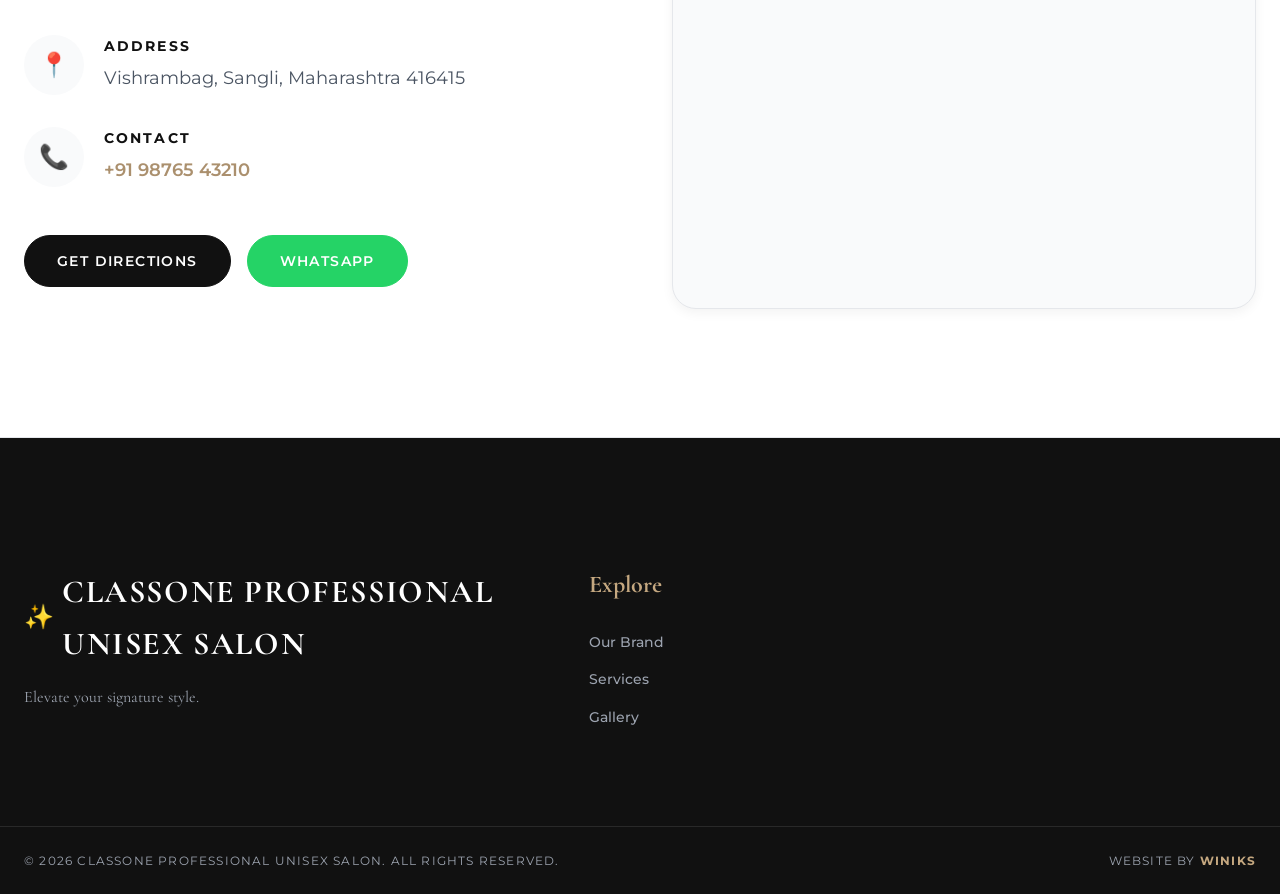
==== commit a62683a5: "feat: interactive WOW factor redesign" ====
--- a/Salon/index.html
+++ b/Salon/index.html
@@ -88,63 +88,69 @@
 
     <!-- ===================== HERO ===================== -->
     <section class="hero" id="hero" aria-label="Hero">
-        <div class="hero-bg" aria-hidden="true">
-            <div class="hero-gradient"></div>
-        </div>
+        <div class="hero-bg" aria-hidden="true"></div>
         <div class="container hero-inner">
-            <div class="hero-content reveal">
-                <div class="hero-trust-bar">
+            <div class="hero-content">
+                <div class="hero-trust-bar stagger-item">
                     <span class="trust-badge">⭐️ Premium Salon</span>
                     <span class="trust-sep" aria-hidden="true">·</span>
                     <span class="trust-badge">Unisex</span>
                     <span class="trust-sep" aria-hidden="true">·</span>
                     <span class="trust-badge">Expert Stylists</span>
                 </div>
-                <h1 class="hero-title">Elevate Your <br /><em>Signature Style</em></h1>
-                <p class="hero-subtitle">Experience luxury grooming and skincare with premium products and personalized
-                    attention at Classone Professional Unisex Salon.</p>
-                <div class="hero-actions">
-                    <a href="#appointment" class="btn btn-primary btn-lg">
-                        <svg width="18" height="18" viewBox="0 0 24 24" fill="none" stroke="currentColor"
-                            stroke-width="2.5" stroke-linecap="round" stroke-linejoin="round" aria-hidden="true">
-                            <rect x="3" y="4" width="18" height="18" rx="2" ry="2" />
-                            <line x1="16" y1="2" x2="16" y2="6" />
-                            <line x1="8" y1="2" x2="8" y2="6" />
-                            <line x1="3" y1="10" x2="21" y2="10" />
-                        </svg>
-                        Book Appointment
+                <h1 class="hero-title stagger-item">
+                    <span class="title-line">Elevate Your</span>
+                    <span class="title-line"><em>Signature</em> Style</span>
+                </h1>
+                <p class="hero-subtitle stagger-item">Experience luxury grooming and skincare with premium products and
+                    personalized attention at Classone Professional Unisex Salon.</p>
+                <div class="hero-actions stagger-item">
+                    <a href="#appointment" class="btn btn-primary btn-lg magnetic">
+                        <span class="btn-text">
+                            <svg width="18" height="18" viewBox="0 0 24 24" fill="none" stroke="currentColor"
+                                stroke-width="2.5" stroke-linecap="round" stroke-linejoin="round" aria-hidden="true">
+                                <rect x="3" y="4" width="18" height="18" rx="2" ry="2" />
+                                <line x1="16" y1="2" x2="16" y2="6" />
+                                <line x1="8" y1="2" x2="8" y2="6" />
+                                <line x1="3" y1="10" x2="21" y2="10" />
+                            </svg>
+                            Book Appointment
+                        </span>
                     </a>
-                    <a href="#services" class="btn btn-outline btn-lg">Explore Services</a>
-                </div>
-            </div>
-            <div class="hero-visual reveal reveal-delay-1" aria-hidden="true">
-                <div class="salon-illustration-wrap">
-                    <svg viewBox="0 0 400 400" fill="none" class="salon-art" xmlns="http://www.w3.org/2000/svg">
-                        <circle cx="200" cy="200" r="180" stroke="#D4AF37" stroke-width="2" opacity="0.2" />
-                        <circle cx="200" cy="200" r="150" fill="#111111" stroke="#D4AF37" stroke-width="1"
-                            opacity="0.5" />
-                        <!-- Scissors -->
-                        <path d="M160 140 L260 260 M260 140 L160 260" stroke="#D4AF37" stroke-width="6"
-                            stroke-linecap="round" />
-                        <circle cx="145" cy="125" r="15" stroke="#D4AF37" stroke-width="6" />
-                        <circle cx="275" cy="125" r="15" stroke="#D4AF37" stroke-width="6" />
-                        <circle cx="200" cy="200" r="6" fill="#D4AF37" />
-                        <!-- Comb & Sparkles -->
-                        <rect x="185" y="240" width="30" height="70" rx="4" fill="#D4AF37" opacity="0.8" />
-                        <line x1="185" y1="250" x2="175" y2="250" stroke="#D4AF37" stroke-width="2" />
-                        <line x1="185" y1="260" x2="175" y2="260" stroke="#D4AF37" stroke-width="2" />
-                        <line x1="185" y1="270" x2="175" y2="270" stroke="#D4AF37" stroke-width="2" />
-                        <line x1="185" y1="280" x2="175" y2="280" stroke="#D4AF37" stroke-width="2" />
-                        <text x="80" y="100" font-size="24" fill="#D4AF37" opacity="0.6">✦</text>
-                        <text x="320" y="280" font-size="20" fill="#D4AF37" opacity="0.5">✦</text>
-                        <text x="280" y="90" font-size="16" fill="#D4AF37" opacity="0.4">✦</text>
-                        <text x="90" y="300" font-size="28" fill="#D4AF37" opacity="0.3">✦</text>
-                    </svg>
+                    <a href="#services" class="btn btn-outline btn-lg magnetic"><span class="btn-text">Explore
+                            Services</span></a>
+                </div>
+            </div>
+            <div class="hero-visual" aria-hidden="true">
+                <div class="parallax-scene" id="parallax-scene">
+                    <div class="image-wrapper main-img-wrapper" data-speed="0.05">
+                        <img src="https://images.unsplash.com/photo-1560066984-138dadb4c035?auto=format&fit=crop&q=80&w=800"
+                            alt="Luxury Salon Interior" class="hero-img mask-reveal" crossorigin="anonymous" />
+                    </div>
+                    <div class="image-wrapper sub-img-wrapper" data-speed="-0.03">
+                        <img src="https://images.unsplash.com/photo-1521590832167-7bcbfaa6381f?auto=format&fit=crop&q=80&w=500"
+                            alt="Styling" class="hero-img mask-reveal mask-delay" crossorigin="anonymous" />
+                    </div>
+
+                    <div class="glass-badge badge-1 tilt-card" data-speed="0.08">
+                        <div class="badge-icon">⭐️</div>
+                        <div class="badge-text">
+                            <strong>4.9/5 Rating</strong>
+                            <span>On Google Reviews</span>
+                        </div>
+                    </div>
+                    <div class="glass-badge badge-2 tilt-card" data-speed="-0.05">
+                        <div class="badge-icon">✨</div>
+                        <div class="badge-text">
+                            <strong>Expert Care</strong>
+                            <span>Premium Products</span>
+                        </div>
+                    </div>
                 </div>
             </div>
         </div>
         <a href="#about" class="hero-scroll-cue" aria-label="Scroll down">
-            <span class="scroll-arrow"></span>
+            <span class="mouse-icon"></span>
         </a>
     </section>
 
--- a/Salon/style.css
+++ b/Salon/style.css
@@ -1,32 +1,23 @@
 /* ================================================================
-   WINIKS — SALON MASTER TEMPLATE (CLEAN, WHITE, PROFESSIONAL)
+   WINIKS — SALON MASTER TEMPLATE (PREMIUM INTERACTIVE)
    style.css
    ================================================================ */
 
 :root {
-    /* Brand Colors — Clean & Premium */
     --color-primary: #C5A880;
-    /* Elegant Warm Beige / Soft Gold */
     --color-primary-dark: #ab906e;
-    --color-primary-light: #e2c6a0;
-
-    --color-accent: #1A1A1A;
-    /* Deep contrasting dark */
-
-    /* Neutral Palette - Light mode */
+    --color-accent: #111111;
+
     --color-bg: #ffffff;
-    --color-surface: #f8f9fa;
-    --color-surface-alt: #f1f3f5;
+    --color-surface: #f9fafb;
+    --color-surface-alt: #f3f4f6;
     --color-border: #e5e7eb;
-    --color-border-dark: #d1d5db;
-
-    /* Text */
-    --color-text: #1A1A1A;
-    --color-text-secondary: #555555;
-    --color-text-muted: #888888;
+
+    --color-text: #1a1a1a;
+    --color-text-secondary: #4b5563;
+    --color-text-muted: #9ca3af;
     --color-text-inverse: #ffffff;
 
-    /* Typography */
     --font-display: 'Cormorant Garamond', Georgia, serif;
     --font-body: 'Montserrat', system-ui, -apple-system, sans-serif;
 
@@ -34,14 +25,13 @@
     --text-sm: 0.875rem;
     --text-base: 1rem;
     --text-md: 1.125rem;
-    --text-lg: 1.25rem;
     --text-xl: 1.5rem;
     --text-2xl: 2rem;
     --text-3xl: 2.5rem;
-    --text-4xl: 3.25rem;
-    --text-5xl: 4rem;
-
-    /* Spacing & Radii */
+    --text-4xl: 3.5rem;
+    --text-5xl: 4.5rem;
+    --text-6xl: 5.5rem;
+
     --space-xs: 0.25rem;
     --space-sm: 0.5rem;
     --space-md: 1rem;
@@ -52,22 +42,21 @@
     --space-4xl: 6rem;
     --space-5xl: 8rem;
 
-    --radius-sm: 6px;
-    --radius-md: 12px;
-    --radius-lg: 20px;
-    --radius-xl: 30px;
+    --radius-sm: 8px;
+    --radius-md: 16px;
+    --radius-lg: 24px;
     --radius-full: 9999px;
 
-    /* Constants */
     --header-height: 80px;
-    --container-max: 1200px;
+    --container-max: 1280px;
     --section-py: var(--space-5xl);
 
     --transition-fast: 0.15s ease;
-    --transition-base: 0.25s ease;
-
-    --shadow-sm: 0 2px 8px rgba(0, 0, 0, 0.05);
-    --shadow-md: 0 4px 20px rgba(0, 0, 0, 0.08);
+    --transition-base: 0.3s cubic-bezier(0.16, 1, 0.3, 1);
+    --transition-slow: 0.8s cubic-bezier(0.16, 1, 0.3, 1);
+
+    --shadow-float: 0 20px 40px rgba(0, 0, 0, 0.1);
+    --shadow-sm: 0 4px 12px rgba(0, 0, 0, 0.05);
 }
 
 *,
@@ -85,7 +74,7 @@
 body {
     font-family: var(--font-body);
     font-size: var(--text-base);
-    line-height: 1.65;
+    line-height: 1.6;
     color: var(--color-text);
     background: var(--color-bg);
     overflow-x: hidden;
@@ -136,18 +125,19 @@
     display: block;
     color: var(--color-primary-dark);
     text-transform: uppercase;
-    letter-spacing: 0.2em;
+    letter-spacing: 0.15em;
     font-size: var(--text-xs);
-    font-weight: 600;
-    margin-bottom: var(--space-sm);
+    font-weight: 700;
+    margin-bottom: var(--space-md);
 }
 
 .section-title {
     font-family: var(--font-display);
-    font-size: clamp(var(--text-3xl), 4vw, var(--text-4xl));
+    font-size: clamp(var(--text-3xl), 5vw, var(--text-5xl));
     margin-bottom: var(--space-md);
     color: var(--color-accent);
-    font-weight: 600;
+    font-weight: 500;
+    line-height: 1.1;
 }
 
 .section-title em {
@@ -158,13 +148,14 @@
 
 .section-subtitle {
     color: var(--color-text-secondary);
+    font-size: var(--text-lg);
 }
 
 /* --- REVEAL EFFECTS --- */
 .reveal {
     opacity: 0;
-    transform: translateY(30px);
-    transition: opacity 0.8s ease, transform 0.8s cubic-bezier(0.16, 1, 0.3, 1);
+    transform: translateY(40px);
+    transition: opacity var(--transition-slow), transform var(--transition-slow);
 }
 
 .reveal.revealed {
@@ -173,7 +164,56 @@
 }
 
 .reveal-delay-1 {
-    transition-delay: 0.2s;
+    transition-delay: 0.15s;
+}
+
+/* Mask Reveal for Images */
+.mask-reveal {
+    clip-path: polygon(0 0, 100% 0, 100% 0, 0 0);
+    transition: clip-path 1.2s cubic-bezier(0.19, 1, 0.22, 1);
+}
+
+.revealed .mask-reveal {
+    clip-path: polygon(0 0, 100% 0, 100% 100%, 0% 100%);
+}
+
+.mask-delay {
+    transition-delay: 0.3s;
+}
+
+/* Stagger Items for Hero */
+.stagger-item {
+    opacity: 0;
+    transform: translateY(20px);
+    animation: staggerUp 0.8s cubic-bezier(0.16, 1, 0.3, 1) forwards;
+}
+
+.stagger-item:nth-child(1) {
+    animation-delay: 0.1s;
+}
+
+.stagger-item:nth-child(2) {
+    animation-delay: 0.2s;
+}
+
+.stagger-item:nth-child(3) {
+    animation-delay: 0.3s;
+}
+
+.stagger-item:nth-child(4) {
+    animation-delay: 0.4s;
+}
+
+.title-line {
+    display: block;
+    overflow: hidden;
+}
+
+@keyframes staggerUp {
+    to {
+        opacity: 1;
+        transform: translateY(0);
+    }
 }
 
 /* --- BUTTONS --- */
@@ -182,13 +222,15 @@
     align-items: center;
     justify-content: center;
     gap: 8px;
-    padding: 0.75rem 1.75rem;
+    padding: 0.85rem 2rem;
     font-size: var(--text-sm);
     font-weight: 600;
     text-transform: uppercase;
     letter-spacing: 0.1em;
-    transition: all var(--transition-base);
-    border-radius: var(--radius-sm);
+    transition: all 0.3s ease;
+    border-radius: var(--radius-full);
+    position: relative;
+    overflow: hidden;
 }
 
 .btn-primary {
@@ -197,21 +239,25 @@
     border: 1px solid var(--color-accent);
 }
 
+.btn-primary:active {
+    transform: scale(0.95);
+}
+
 .btn-primary:hover {
     background: var(--color-primary);
-    color: var(--color-text-inverse);
     border-color: var(--color-primary);
+    color: #fff;
 }
 
 .btn-outline {
     background: transparent;
-    border: 1px solid var(--color-accent);
+    border: 1px solid var(--color-border);
     color: var(--color-accent);
 }
 
 .btn-outline:hover {
-    background: var(--color-accent);
-    color: var(--color-text-inverse);
+    border-color: var(--color-accent);
+    background: var(--color-surface);
 }
 
 .btn-whatsapp {
@@ -222,16 +268,15 @@
 
 .btn-whatsapp:hover {
     background: #20BA59;
-    color: #fff;
 }
 
 .btn-sm {
-    padding: 0.5rem 1.2rem;
+    padding: 0.5rem 1.25rem;
     font-size: var(--text-xs);
 }
 
 .btn-lg {
-    padding: 1rem 2rem;
+    padding: 1rem 2.25rem;
     font-size: var(--text-sm);
 }
 
@@ -247,10 +292,15 @@
     right: 0;
     z-index: 1000;
     height: var(--header-height);
-    background: rgba(255, 255, 255, 0.95);
-    backdrop-filter: blur(10px);
-    border-bottom: 1px solid var(--color-border);
-    transition: box-shadow var(--transition-base);
+    background: rgba(255, 255, 255, 0.85);
+    backdrop-filter: blur(12px);
+    border-bottom: 1px solid transparent;
+    transition: all var(--transition-base);
+}
+
+.site-header.scrolled {
+    border-bottom-color: var(--color-border);
+    box-shadow: var(--shadow-sm);
 }
 
 .header-inner {
@@ -291,9 +341,9 @@
 .nav-link {
     font-size: var(--text-xs);
     text-transform: uppercase;
-    letter-spacing: 0.1em;
-    font-weight: 500;
-    color: var(--color-text);
+    letter-spacing: 0.15em;
+    font-weight: 600;
+    color: var(--color-text-secondary);
     transition: color var(--transition-fast);
 }
 
@@ -319,20 +369,20 @@
     transition: var(--transition-base);
 }
 
-/* --- HERO --- */
+/* --- HERO (Cinematic Parallax) --- */
 .hero {
     display: flex;
     align-items: center;
     min-height: 100svh;
     position: relative;
     padding-top: var(--header-height);
-    background: linear-gradient(135deg, var(--color-bg) 0%, var(--color-surface) 100%);
+    background: var(--color-surface);
     overflow: hidden;
 }
 
 .hero-inner {
     display: grid;
-    gap: var(--space-3xl);
+    gap: var(--space-4xl);
     align-items: center;
     z-index: 1;
 }
@@ -350,10 +400,11 @@
     text-transform: uppercase;
     letter-spacing: 0.1em;
     color: var(--color-accent);
-    font-weight: 600;
-    border: 1px solid var(--color-border-dark);
-    padding: 4px 12px;
+    font-weight: 700;
+    border: 1px solid var(--color-border);
+    padding: 6px 14px;
     border-radius: var(--radius-full);
+    background: var(--color-bg);
 }
 
 .trust-sep {
@@ -362,19 +413,18 @@
 
 .hero-title {
     font-family: var(--font-display);
-    font-size: clamp(var(--text-4xl), 8vw, 5.5rem);
+    font-size: clamp(var(--text-4xl), 8vw, var(--text-6xl));
     line-height: 1.05;
     margin-bottom: var(--space-lg);
-    text-transform: uppercase;
     color: var(--color-accent);
 }
 
 .hero-subtitle {
-    font-size: var(--text-md);
+    font-size: var(--text-lg);
     color: var(--color-text-secondary);
     max-width: 500px;
-    margin-bottom: var(--space-xl);
-    line-height: 1.8;
+    margin-bottom: var(--space-2xl);
+    line-height: 1.6;
 }
 
 .hero-actions {
@@ -383,50 +433,159 @@
     flex-wrap: wrap;
 }
 
-/* Clean geometric shape instead of heavy block */
-.salon-illustration-wrap {
+.hero-visual {
     position: relative;
     width: 100%;
-    max-width: 500px;
-    margin: 0 auto;
-    display: flex;
+    height: 600px;
+    display: none;
+}
+
+.parallax-scene {
+    position: relative;
+    width: 100%;
+    height: 100%;
+    transform-style: preserve-3d;
+}
+
+.image-wrapper {
+    position: absolute;
+    border-radius: var(--radius-lg);
+    overflow: hidden;
+    box-shadow: var(--shadow-float);
+}
+
+.main-img-wrapper {
+    top: 0;
+    right: 0;
+    width: 80%;
+    height: 90%;
+    z-index: 1;
+}
+
+.sub-img-wrapper {
+    bottom: 0;
+    left: 0;
+    width: 50%;
+    height: 60%;
+    z-index: 2;
+    border: 8px solid var(--color-surface);
+}
+
+.hero-img {
+    width: 100%;
+    height: 100%;
+    object-fit: cover;
+}
+
+.glass-badge {
+    position: absolute;
+    z-index: 3;
+    background: rgba(255, 255, 255, 0.7);
+    backdrop-filter: blur(16px);
+    -webkit-backdrop-filter: blur(16px);
+    border: 1px solid rgba(255, 255, 255, 0.5);
+    padding: 1.25rem;
+    border-radius: var(--radius-md);
+    box-shadow: var(--shadow-float);
+    display: flex;
+    gap: 12px;
+    align-items: center;
+}
+
+.badge-1 {
+    top: 15%;
+    left: -5%;
+}
+
+.badge-2 {
+    bottom: 20%;
+    right: 5%;
+}
+
+.badge-icon {
+    font-size: 2rem;
+    background: var(--color-bg);
+    width: 48px;
+    height: 48px;
+    display: flex;
+    align-items: center;
     justify-content: center;
-}
-
-.hero-art-circle {
-    width: 350px;
-    height: 350px;
     border-radius: 50%;
-    background: var(--color-surface-alt);
-    border: 1px solid var(--color-border);
-    display: flex;
-    align-items: center;
-    justify-content: center;
+    box-shadow: var(--shadow-sm);
+}
+
+.badge-text strong {
+    display: block;
+    font-size: var(--text-md);
+    font-family: var(--font-display);
+    font-weight: 700;
+    color: var(--color-accent);
+    line-height: 1.2;
+}
+
+.badge-text span {
+    font-size: var(--text-xs);
+    color: var(--color-text-secondary);
+    text-transform: uppercase;
+    letter-spacing: 0.1em;
+    font-weight: 600;
+}
+
+.hero-scroll-cue {
+    position: absolute;
+    bottom: 30px;
+    left: 50%;
+    transform: translateX(-50%);
+    z-index: 10;
+    display: flex;
+    flex-direction: column;
+    align-items: center;
+    gap: 8px;
+    opacity: 0;
+    animation: fadeCue 1s 1s forwards;
+}
+
+.mouse-icon {
+    width: 24px;
+    height: 36px;
+    border: 2px solid var(--color-text-muted);
+    border-radius: 12px;
     position: relative;
-}
-
-.hero-art-circle::after {
+    display: block;
+}
+
+.mouse-icon::before {
     content: '';
+    width: 4px;
+    height: 8px;
+    background: var(--color-primary);
+    border-radius: 2px;
     position: absolute;
-    inset: -20px;
-    border-radius: 50%;
-    border: 1px dashed var(--color-primary);
-    opacity: 0.5;
-    animation: rotate 30s linear infinite;
-}
-
-.hero-art-icon {
-    font-size: 8rem;
-    filter: grayscale(100%) contrast(150%) opacity(0.8);
-}
-
-@keyframes rotate {
+    top: 6px;
+    left: 50%;
+    transform: translateX(-50%);
+    animation: mouseScroll 1.5s infinite;
+}
+
+@keyframes fadeCue {
+    to {
+        opacity: 1;
+    }
+}
+
+@keyframes mouseScroll {
+    0% {
+        transform: translate(-50%, 0);
+        opacity: 1;
+    }
+
     100% {
-        transform: rotate(360deg);
+        transform: translate(-50%, 12px);
+        opacity: 0;
     }
 }
 
-@media (min-width: 768px) {
+@media (min-width: 992px) {
 
     .main-nav,
     .header-actions {
@@ -438,7 +597,11 @@
     }
 
     .hero-inner {
-        grid-template-columns: 1fr 1fr;
+        grid-template-columns: 1fr 1.1fr;
+    }
+
+    .hero-visual {
+        display: block;
     }
 }
 
@@ -449,15 +612,15 @@
 
 .about-grid {
     display: grid;
-    gap: var(--space-3xl);
+    gap: var(--space-4xl);
     align-items: center;
 }
 
 .about-description {
     margin-bottom: var(--space-xl);
-    font-size: var(--text-lg);
-    font-family: var(--font-display);
-    line-height: 1.6;
+    font-size: var(--text-xl);
+    font-family: var(--font-display);
+    line-height: 1.5;
     color: var(--color-accent);
 }
 
@@ -470,7 +633,7 @@
 .about-badge-item {
     display: flex;
     gap: var(--space-md);
-    padding: var(--space-lg);
+    padding: var(--space-xl);
     border-radius: var(--radius-md);
     background: var(--color-surface);
     border: 1px solid transparent;
@@ -479,12 +642,13 @@
 
 .about-badge-item:hover {
     border-color: var(--color-primary);
-    transform: translateY(-2px);
+    transform: translateX(10px);
+    background: var(--color-bg);
     box-shadow: var(--shadow-sm);
 }
 
 .about-badge-item span:first-child {
-    font-size: 1.8rem;
+    font-size: 2rem;
 }
 
 .about-badge-item strong {
@@ -494,53 +658,13 @@
     font-weight: 700;
     text-transform: uppercase;
     letter-spacing: 0.1em;
-    margin-bottom: 4px;
+    margin-bottom: 6px;
 }
 
 .about-badge-item span:last-child {
     font-size: var(--text-sm);
-    color: var(--color-text-muted);
-}
-
-.about-visual {
-    display: flex;
-    justify-content: center;
-    padding: 2rem;
-}
-
-.stats-card {
-    display: flex;
-    gap: var(--space-2xl);
-    padding: var(--space-2xl);
-    background: var(--color-bg);
-    border-radius: var(--radius-lg);
-    box-shadow: var(--shadow-md);
-    text-align: center;
-    justify-content: center;
-    border: 1px solid var(--color-border);
-}
-
-.stat-item strong {
-    display: block;
-    font-family: var(--font-display);
-    font-size: var(--text-5xl);
-    color: var(--color-primary);
-    margin-bottom: 8px;
-    line-height: 1;
-}
-
-.stat-item span {
-    font-size: var(--text-xs);
-    font-weight: 600;
-    text-transform: uppercase;
-    letter-spacing: 0.1em;
     color: var(--color-text-secondary);
-}
-
-@media(min-width: 768px) {
-    .about-grid {
-        grid-template-columns: 1.2fr 1fr;
-    }
+    line-height: 1.5;
 }
 
 /* --- SERVICES --- */
@@ -550,12 +674,12 @@
 
 .services-grid {
     display: grid;
-    grid-template-columns: repeat(auto-fill, minmax(280px, 1fr));
-    gap: var(--space-lg);
+    grid-template-columns: repeat(auto-fill, minmax(300px, 1fr));
+    gap: var(--space-xl);
 }
 
 .service-card {
-    padding: var(--space-2xl) var(--space-lg);
+    padding: var(--space-2xl) var(--space-xl);
     border-radius: var(--radius-lg);
     background: var(--color-bg);
     transition: var(--transition-base);
@@ -565,23 +689,32 @@
 
 .service-card:hover {
     border-color: var(--color-primary);
-    transform: translateY(-8px);
-    box-shadow: var(--shadow-md);
+    transform: translateY(-10px);
+    box-shadow: var(--shadow-float);
 }
 
 .service-icon {
     font-size: 3rem;
     margin-bottom: var(--space-lg);
-    display: inline-block;
-    padding: 1rem;
+    display: inline-flex;
+    width: 80px;
+    height: 80px;
+    align-items: center;
+    justify-content: center;
     background: var(--color-surface);
     border-radius: 50%;
+    transition: all var(--transition-base);
+}
+
+.service-card:hover .service-icon {
+    background: var(--color-primary);
+    transform: scale(1.1) rotate(5deg);
 }
 
 .service-name {
     font-family: var(--font-display);
     font-weight: 600;
-    font-size: var(--text-xl);
+    font-size: var(--text-2xl);
     margin-bottom: 12px;
     color: var(--color-accent);
 }
@@ -600,7 +733,7 @@
 .team-grid {
     display: grid;
     grid-template-columns: repeat(auto-fill, minmax(250px, 1fr));
-    gap: var(--space-xl);
+    gap: var(--space-2xl);
     margin-top: var(--space-2xl);
 }
 
@@ -609,28 +742,34 @@
 }
 
 .team-img {
-    width: 160px;
-    height: 160px;
+    width: 200px;
+    height: 200px;
     border-radius: 50%;
-    border: 3px solid var(--color-surface);
-    outline: 1px solid var(--color-border);
     margin: 0 auto var(--space-lg);
     display: flex;
     align-items: center;
     justify-content: center;
-    font-size: 4rem;
-    background: var(--color-surface-alt);
+    font-size: 5rem;
+    background: var(--color-surface);
     transition: var(--transition-base);
-}
-
-.team-card:hover .team-img {
-    border-color: var(--color-primary);
-    transform: scale(1.05);
+    border: 1px solid var(--color-border);
+    overflow: hidden;
+}
+
+.team-img img {
+    width: 100%;
+    height: 100%;
+    object-fit: cover;
+    transition: transform var(--transition-slow);
+}
+
+.team-card:hover .team-img img {
+    transform: scale(1.1);
 }
 
 .team-name {
     font-family: var(--font-display);
-    font-size: var(--text-xl);
+    font-size: var(--text-2xl);
     font-weight: 600;
     color: var(--color-accent);
     margin-bottom: 4px;
@@ -638,10 +777,10 @@
 
 .team-role {
     font-size: var(--text-xs);
-    font-weight: 600;
+    font-weight: 700;
     text-transform: uppercase;
-    letter-spacing: 0.1em;
-    color: var(--color-text-secondary);
+    letter-spacing: 0.15em;
+    color: var(--color-primary);
 }
 
 /* --- GALLERY --- */
@@ -652,13 +791,13 @@
 
 .gallery-grid {
     display: grid;
-    grid-template-columns: repeat(auto-fill, minmax(250px, 1fr));
+    grid-template-columns: repeat(auto-fill, minmax(280px, 1fr));
     gap: var(--space-md);
 }
 
 .gallery-item {
     aspect-ratio: 1;
-    border-radius: var(--radius-md);
+    border-radius: var(--radius-sm);
     background: var(--color-bg);
     display: flex;
     align-items: center;
@@ -667,14 +806,47 @@
     position: relative;
     cursor: pointer;
     transition: var(--transition-base);
-    border: 1px solid var(--color-border);
+    overflow: hidden;
+}
+
+.gallery-item img {
+    width: 100%;
+    height: 100%;
+    object-fit: cover;
+    transition: transform var(--transition-slow);
+    filter: grayscale(20%);
+}
+
+.gallery-item:hover img {
+    transform: scale(1.05);
+    filter: grayscale(0);
+}
+
+.gallery-item .overlay {
+    position: absolute;
+    inset: 0;
+    background: linear-gradient(to top, rgba(0, 0, 0, 0.7), transparent);
+    opacity: 0;
+    transition: opacity var(--transition-base);
+    display: flex;
+    align-items: flex-end;
+    padding: var(--space-lg);
+}
+
+.gallery-item:hover .overlay {
+    opacity: 1;
 }
 
 .gallery-item:hover {
-    border-color: var(--color-primary);
-    transform: scale(1.02);
-    box-shadow: var(--shadow-sm);
+    box-shadow: var(--shadow-float);
     z-index: 10;
+}
+
+.overlay span {
+    color: #fff;
+    font-family: var(--font-display);
+    font-size: var(--text-xl);
+    font-weight: 600;
 }
 
 /* --- REVIEWS --- */
@@ -686,98 +858,131 @@
     display: flex;
     align-items: center;
     justify-content: center;
-    gap: 8px;
+    gap: 12px;
     margin-top: var(--space-md);
     font-family: var(--font-display);
-    font-size: var(--text-xl);
+    font-size: var(--text-2xl);
 }
 
 .overall-rating .stars {
     color: var(--color-primary);
     letter-spacing: 2px;
+    font-size: 1.5rem;
 }
 
 .rating-count {
     font-family: var(--font-body);
     font-size: var(--text-sm);
+    font-weight: 600;
+    text-transform: uppercase;
+    letter-spacing: 0.1em;
     color: var(--color-text-muted);
 }
 
 .reviews-grid {
     display: grid;
-    grid-template-columns: repeat(auto-fill, minmax(300px, 1fr));
-    gap: var(--space-lg);
+    grid-template-columns: repeat(auto-fill, minmax(320px, 1fr));
+    gap: var(--space-xl);
     margin-bottom: var(--space-2xl);
 }
 
 .review-card {
-    padding: var(--space-2xl) var(--space-lg);
+    padding: var(--space-2xl);
     border-radius: var(--radius-lg);
     background: var(--color-surface);
     border: 1px solid var(--color-border);
-    text-align: center;
+    text-align: left;
+    transition: var(--transition-base);
+}
+
+.review-card:hover {
+    transform: translateY(-5px);
+    box-shadow: var(--shadow-sm);
 }
 
 .review-stars {
     color: var(--color-primary);
     margin-bottom: var(--space-md);
     letter-spacing: 2px;
+    font-size: 1.2rem;
 }
 
 .review-text {
+    font-size: var(--text-md);
     font-style: italic;
     color: var(--color-text);
-    margin-bottom: var(--space-lg);
-    line-height: 1.8;
+    margin-bottom: var(--space-xl);
+    line-height: 1.6;
 }
 
 .review-author {
+    display: flex;
+    align-items: center;
+    gap: 12px;
+}
+
+.author-avatar {
+    width: 40px;
+    height: 40px;
+    border-radius: 50%;
+    background: var(--color-primary);
+    color: #fff;
+    display: flex;
+    align-items: center;
+    justify-content: center;
+    font-weight: 700;
+    font-family: var(--font-display);
+}
+
+.author-name {
     font-size: var(--text-sm);
     font-weight: 700;
     text-transform: uppercase;
     letter-spacing: 0.1em;
-    color: var(--color-text-secondary);
+    color: var(--color-accent);
 }
 
 .review-cta-block {
     text-align: center;
-    padding-top: var(--space-lg);
 }
 
 .review-cta-block p {
     margin-bottom: var(--space-md);
     color: var(--color-text-secondary);
+    font-weight: 500;
 }
 
 /* --- FORMS --- */
 .appointment-section {
     padding-block: var(--space-5xl);
     background: var(--color-surface);
+    border-top: 1px solid var(--color-border);
 }
 
 .appointment-grid {
     display: grid;
-    gap: var(--space-3xl);
-}
-
-@media (min-width: 768px) {
+    gap: var(--space-4xl);
+}
+
+@media (min-width: 992px) {
     .appointment-grid {
-        grid-template-columns: 1fr 1.2fr;
+        grid-template-columns: 1fr 1.3fr;
         align-items: center;
     }
 }
 
 .appointment-note {
     display: flex;
-    gap: 12px;
-    align-items: center;
-    padding: 16px;
-    background: rgba(197, 168, 128, 0.1);
-    border-left: 3px solid var(--color-primary);
+    gap: 16px;
+    align-items: center;
+    padding: 20px;
+    background: #fff;
+    border-left: 4px solid var(--color-primary);
     border-radius: 0 var(--radius-sm) var(--radius-sm) 0;
-    margin-block: var(--space-xl);
+    margin-block: var(--space-2xl);
     color: var(--color-text);
     font-size: var(--text-sm);
+    box-shadow: var(--shadow-sm);
 }
 
 .appointment-note svg {
@@ -787,7 +992,7 @@
 
 .salon-hours h4 {
     font-family: var(--font-display);
-    font-size: var(--text-xl);
+    font-size: var(--text-2xl);
     color: var(--color-accent);
     margin-bottom: var(--space-sm);
 }
@@ -795,7 +1000,7 @@
 .hours-row {
     display: flex;
     justify-content: space-between;
-    padding: 1.25rem;
+    padding: 1.5rem;
     border: 1px solid var(--color-border);
     background: var(--color-bg);
     border-radius: var(--radius-md);
@@ -810,23 +1015,25 @@
 
 .form-card {
     background: var(--color-bg);
-    padding: var(--space-2xl);
+    padding: clamp(var(--space-xl), 5vw, var(--space-3xl));
     border-radius: var(--radius-lg);
     border: 1px solid var(--color-border);
-    box-shadow: var(--shadow-md);
+    box-shadow: var(--shadow-float);
 }
 
 .form-title {
     font-family: var(--font-display);
-    font-size: var(--text-2xl);
+    font-size: var(--text-3xl);
     color: var(--color-accent);
     margin-bottom: var(--space-xl);
     font-weight: 600;
+    border-bottom: 2px solid var(--color-surface);
+    padding-bottom: 16px;
 }
 
 .form-row {
     display: grid;
-    gap: var(--space-md);
+    gap: var(--space-lg);
 }
 
 @media(min-width: 600px) {
@@ -836,7 +1043,7 @@
 }
 
 .form-group {
-    margin-bottom: var(--space-lg);
+    margin-bottom: var(--space-xl);
     display: flex;
     flex-direction: column;
     gap: 8px;
@@ -844,7 +1051,7 @@
 
 .form-label {
     font-size: var(--text-xs);
-    font-weight: 600;
+    font-weight: 700;
     text-transform: uppercase;
     letter-spacing: 0.1em;
     color: var(--color-text-secondary);
@@ -852,11 +1059,11 @@
 
 .required {
     color: var(--color-primary);
-    margin-left: 2px;
+    margin-left: 4px;
 }
 
 .form-input {
-    padding: 14px 16px;
+    padding: 16px 20px;
     background: var(--color-surface);
     border: 1px solid var(--color-border);
     border-radius: var(--radius-sm);
@@ -864,13 +1071,13 @@
     font-family: inherit;
     font-size: var(--text-sm);
     outline: none;
-    transition: border 0.2s, background 0.2s;
+    transition: all 0.3s cubic-bezier(0.16, 1, 0.3, 1);
 }
 
 .form-input:focus {
+    background: var(--color-bg);
     border-color: var(--color-primary);
-    background: var(--color-bg);
-    box-shadow: 0 0 0 3px rgba(197, 168, 128, 0.2);
+    box-shadow: 0 4px 12px rgba(197, 168, 128, 0.15);
 }
 
 select.form-input {
@@ -879,11 +1086,11 @@
 
 .form-textarea {
     resize: vertical;
-    min-height: 100px;
+    min-height: 120px;
 }
 
 .field-error {
-    font-size: 11px;
+    font-size: 12px;
     color: #DC2626;
     margin-top: 4px;
     font-weight: 500;
@@ -893,37 +1100,39 @@
 .form-success,
 .form-error-msg {
     text-align: center;
-    padding: var(--space-xl);
+    padding: var(--space-2xl);
     background: var(--color-surface);
     border-radius: var(--radius-md);
-    border: 1px solid var(--color-border);
+    border: 1px dashed var(--color-primary);
 }
 
 .success-icon {
-    font-size: 3rem;
+    font-size: 4rem;
     margin-bottom: 1rem;
     color: var(--color-primary);
 }
 
 .form-success h4 {
     font-family: var(--font-display);
-    font-size: var(--text-2xl);
-    color: var(--color-accent);
-    margin-bottom: 8px;
+    font-size: var(--text-3xl);
+    color: var(--color-accent);
+    margin-bottom: 12px;
 }
 
 .form-ref {
     font-family: monospace;
-    padding: 6px 12px;
+    padding: 8px 16px;
     background: rgba(0, 0, 0, 0.05);
-    border-radius: 4px;
+    border-radius: 6px;
     display: inline-block;
-    margin-top: var(--space-md);
+    margin-top: var(--space-lg);
     font-weight: bold;
+    font-size: var(--text-lg);
+    color: var(--color-primary-dark);
 }
 
 .error-icon {
-    font-size: 3rem;
+    font-size: 4rem;
     margin-bottom: 1rem;
 }
 
@@ -944,7 +1153,7 @@
     gap: var(--space-3xl);
 }
 
-@media (min-width: 768px) {
+@media (min-width: 992px) {
     .location-grid {
         grid-template-columns: 1fr 1fr;
         align-items: center;
@@ -953,27 +1162,34 @@
 
 .info-list {
     display: grid;
-    gap: var(--space-lg);
-    margin-block: var(--space-xl);
+    gap: var(--space-xl);
+    margin-block: var(--space-2xl);
 }
 
 .info-item {
     display: flex;
-    gap: 16px;
+    gap: 20px;
     align-items: flex-start;
 }
 
 .info-icon {
     font-size: 1.5rem;
     background: var(--color-surface);
-    width: 48px;
-    height: 48px;
+    color: var(--color-primary);
+    width: 60px;
+    height: 60px;
     border-radius: 50%;
     display: flex;
     align-items: center;
     justify-content: center;
     flex-shrink: 0;
-    border: 1px solid var(--color-border);
+    transition: var(--transition-base);
+}
+
+.info-item:hover .info-icon {
+    background: var(--color-primary);
+    color: #fff;
+    transform: scale(1.1);
 }
 
 .info-item strong {
@@ -981,15 +1197,16 @@
     font-size: var(--text-sm);
     font-weight: 700;
     text-transform: uppercase;
-    letter-spacing: 0.1em;
-    color: var(--color-accent);
-    margin-bottom: 4px;
+    letter-spacing: 0.15em;
+    color: var(--color-accent);
+    margin-bottom: 6px;
 }
 
 .info-item p,
 .info-link {
     color: var(--color-text-secondary);
-    font-size: var(--text-sm);
+    font-size: var(--text-md);
+    line-height: 1.6;
 }
 
 .info-link {
@@ -999,20 +1216,20 @@
 
 .info-link:hover {
     color: var(--color-primary);
-    text-decoration: underline;
 }
 
 .map-placeholder {
     background: var(--color-surface);
     border-radius: var(--radius-lg);
-    border: 1px solid var(--color-border);
+    overflow: hidden;
     height: 100%;
-    min-height: 350px;
-    overflow: hidden;
+    min-height: 450px;
     display: flex;
     align-items: center;
     justify-content: center;
     text-align: center;
+    box-shadow: var(--shadow-sm);
+    border: 1px solid var(--color-border);
 }
 
 /* --- FOOTER --- */
@@ -1020,19 +1237,19 @@
     border-top: 1px solid var(--color-border);
     background: var(--color-accent);
     color: var(--color-text-inverse);
-    padding-top: var(--space-4xl);
+    padding-top: var(--space-5xl);
     margin-top: auto;
 }
 
 .footer-inner {
     display: grid;
     gap: var(--space-3xl);
-    margin-bottom: var(--space-3xl);
+    margin-bottom: var(--space-4xl);
 }
 
 @media(min-width: 768px) {
     .footer-inner {
-        grid-template-columns: 1fr 2fr;
+        grid-template-columns: 1.5fr 2fr;
     }
 }
 
@@ -1042,49 +1259,54 @@
 
 .footer-tagline {
     color: var(--color-text-muted);
-    margin-top: 12px;
+    margin-top: 16px;
+    font-size: var(--text-lg);
+    font-family: var(--font-display);
 }
 
 .footer-links {
     display: flex;
     flex-wrap: wrap;
-    gap: var(--space-xl);
+    gap: var(--space-2xl);
     justify-content: space-between;
 }
 
 .footer-col h4 {
     font-family: var(--font-display);
-    font-size: var(--text-lg);
+    font-size: var(--text-xl);
     color: var(--color-primary);
-    margin-bottom: var(--space-md);
+    margin-bottom: var(--space-lg);
 }
 
 .footer-col ul {
     display: flex;
     flex-direction: column;
-    gap: 10px;
+    gap: 12px;
 }
 
 .footer-col a {
-    color: var(--color-text-secondary);
+    color: var(--color-text-muted);
     font-size: var(--text-sm);
+    font-weight: 500;
     transition: color 0.2s;
 }
 
 .footer-col a:hover {
-    color: var(--color-text-inverse);
+    color: var(--color-primary);
 }
 
 .footer-col span {
-    color: var(--color-text-secondary);
+    color: var(--color-text-muted);
     font-size: var(--text-sm);
 }
 
 .footer-bottom {
     border-top: 1px solid rgba(255, 255, 255, 0.1);
-    padding-block: var(--space-md);
+    padding-block: var(--space-lg);
     font-size: var(--text-xs);
     color: var(--color-text-muted);
+    text-transform: uppercase;
+    letter-spacing: 0.1em;
 }
 
 .footer-bottom .container {
@@ -1103,7 +1325,7 @@
 
 .footer-credit a {
     color: var(--color-primary);
-    font-weight: 600;
+    font-weight: 700;
 }
 
 .footer-credit a:hover {
@@ -1132,7 +1354,7 @@
     text-transform: uppercase;
     letter-spacing: 0.1em;
     color: #000;
-    box-shadow: var(--shadow-md);
+    box-shadow: var(--shadow-sm);
     transition: var(--transition-base);
 }
 
@@ -1156,8 +1378,13 @@
     border: 1px solid var(--color-border);
 }
 
-@media(min-width: 768px) {
+@media(min-width: 992px) {
     .floating-cta {
         display: none;
     }
+}
+
+/* Utils */
+.tilt-card {
+    transform-style: preserve-3d;
 }
